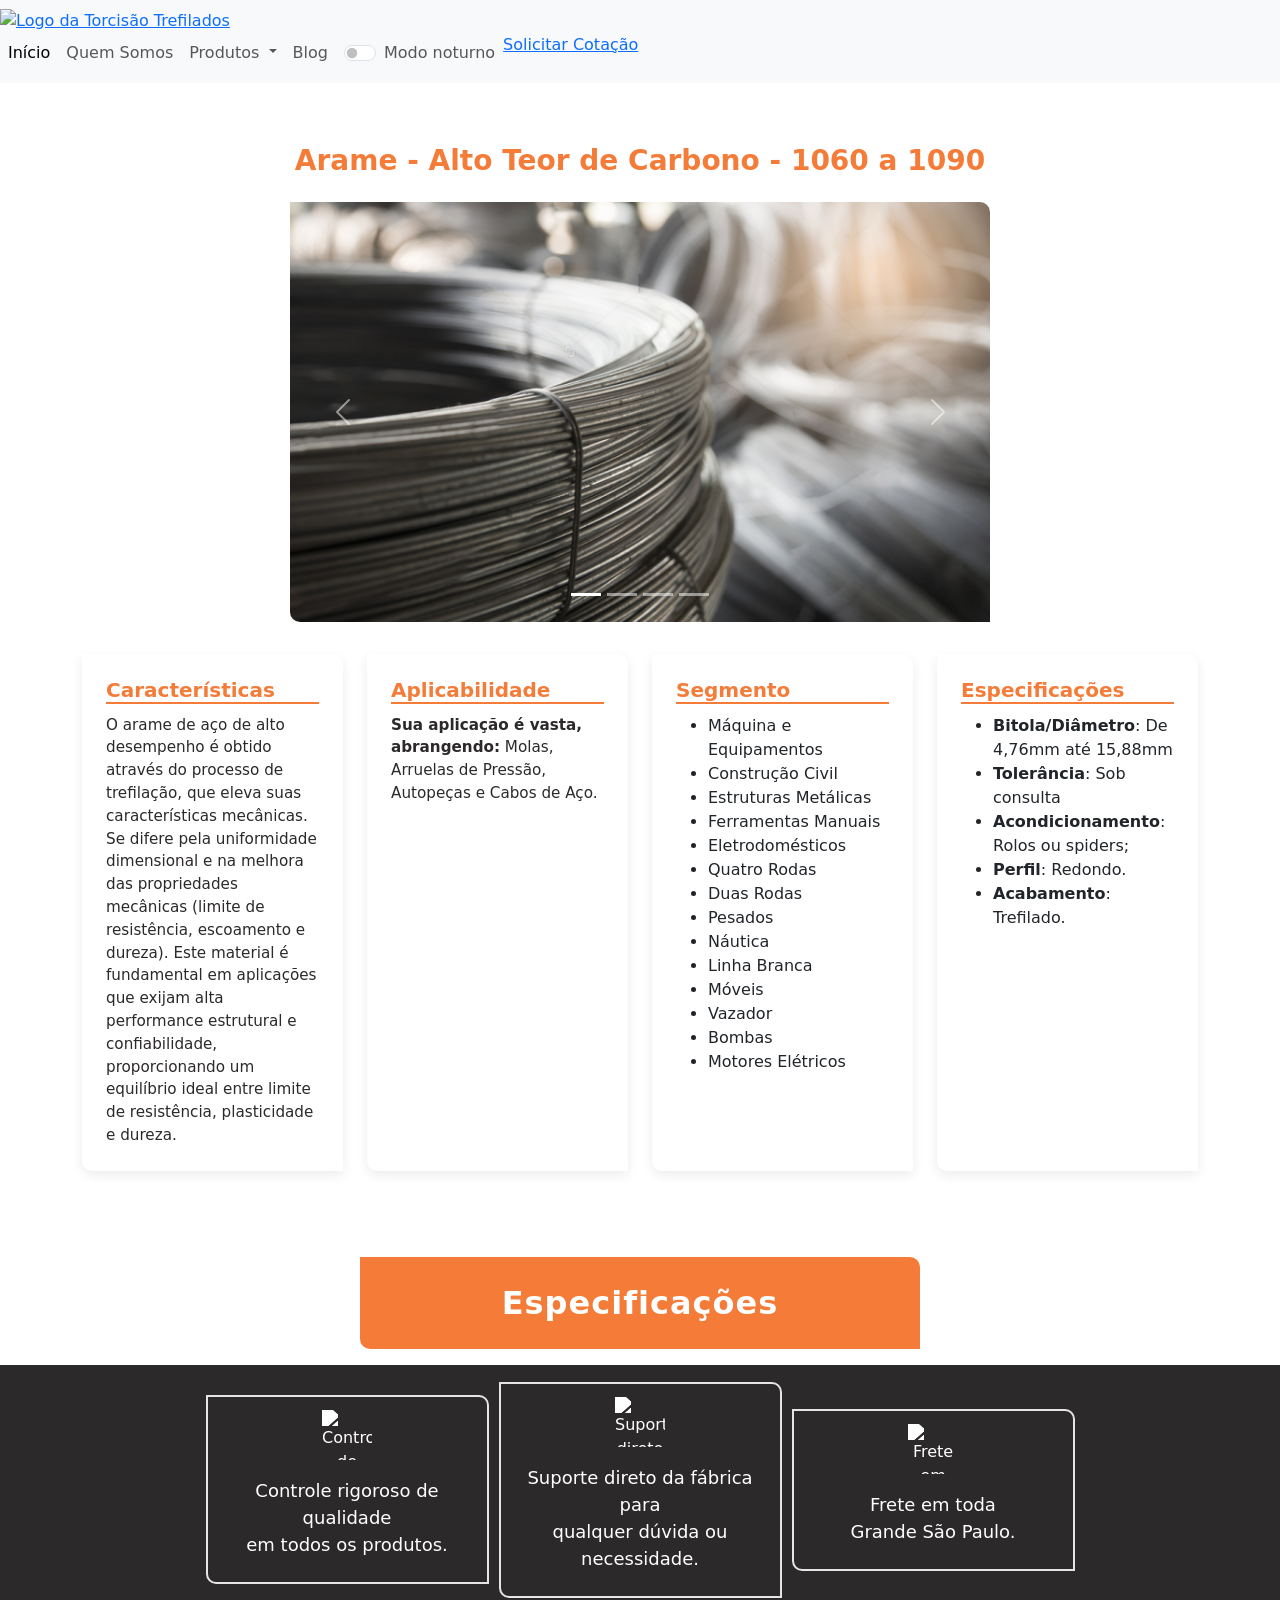
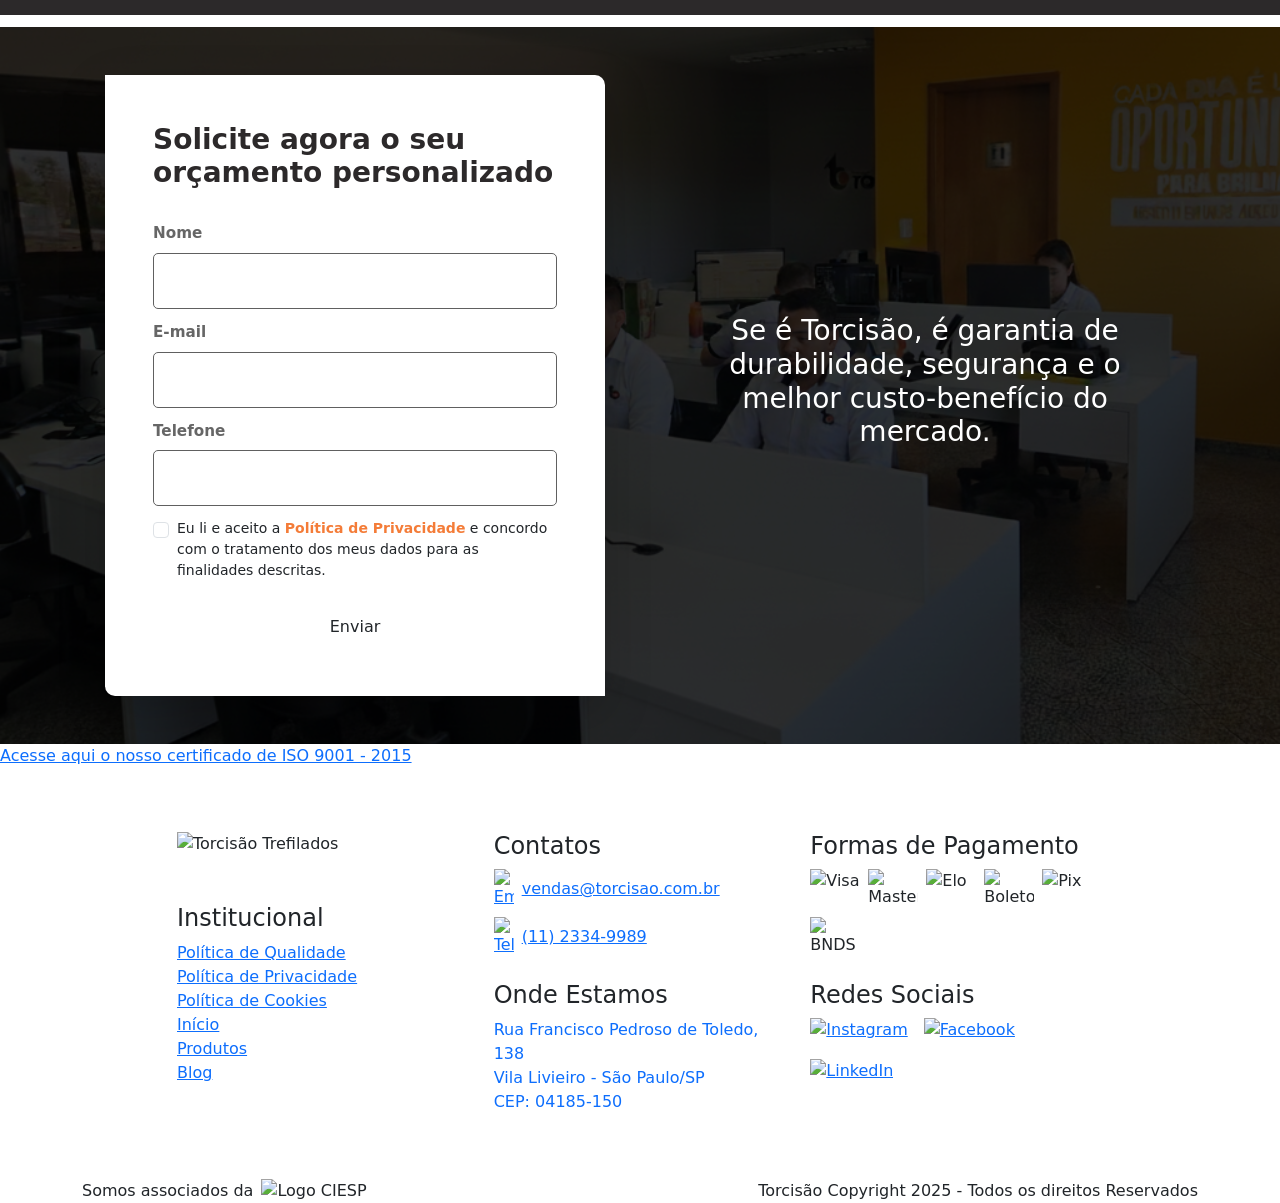
==== arameatc.html @ d675c2fd "commit" ====
<!DOCTYPE html>
<html lang="pt-br">
<head>
    <meta charset="UTF-8">
    <meta name="viewport" content="width=device-width, initial-scale=1.0">
    <title>Arame - Alto Teor de Carbono</title>
    <link href="https://cdn.jsdelivr.net/npm/bootstrap@5.3.0-alpha2/dist/css/bootstrap.min.css" 
    rel="stylesheet"
    integrity="sha384-aFq/bzH65dt+w6FI2ooMVUpc+21e0SRygnTpmBvdBgSdnuTN7QbdgL+OapgHtvPp" 
    crossorigin="anonymous">
    <link rel="stylesheet" href="https://cdn.jsdelivr.net/npm/bootstrap-icons@1.10.5/font/bootstrap-icons.css">
    <link rel="shortcut icon" href="assets/favicon.png" type="torcisão-icon">
    <link rel="preconnect" href="https://fonts.googleapis.com">
    <link rel="preconnect" href="https://fonts.gstatic.com" crossorigin>
    <link href="https://fonts.googleapis.com/css2?family=Montserrat:wght@300;400;500;600;700&display=swap" rel="stylesheet">
    <link rel="stylesheet" href="style.css">
    <link rel="stylesheet" href="cabecalho.css">
    <link rel="stylesheet" href="form.css">
    <link rel="stylesheet" href="isosection.css">
    <link rel="stylesheet" href="posfooter.css">
    <link rel="stylesheet" href="produto.css">
</head>

<body data-bs-theme="light">
<header class="container">
    <nav class="navbar-expand-lg navbar bg-body-tertiary fixed-top">
      <div class="container-fluidnav">
        <a class="container__navbar-imagem" href="#"><img src="assets/lgcabecalhoescura220.png" alt="Logo da Torcisão Trefilados"></a>
        <button class="navbar-toggler" type="button" data-bs-toggle="offcanvas" data-bs-target="#offcanvasNavbar" aria-controls="offcanvasNavbar" aria-label="Toggle navigation">
          <span class="navbar-toggler-icon"></span>
        </button>
        <div class="offcanvas offcanvas-end" tabindex="-1" id="offcanvasNavbar" aria-labelledby="offcanvasNavbarLabel">
          <div class="offcanvas-header">
            <h5 class="offcanvas-title" id="offcanvasNavbarLabel"><img src="assets/lgcabecalhoescura220.png" alt="Logo da Torcisão Trefilados"></h5>
            <button type="button" class="btn-close" data-bs-dismiss="offcanvas" aria-label="Close"></button>
          </div>
          <div class="offcanvas-body">
            <ul class="navbar-nav justify-content-end flex-grow-1 pe-3">
              <li class="nav-item">
                <a class="nav-link active" aria-current="page" href="index.html">Início</a>
              </li>
              <li class="nav-item">
                <a class="nav-link" href="index.html#quem-somos-section">Quem Somos</a>
              </li>
             <li class="nav-item dropdown has-submenu"> 
                <a class="nav-link dropdown-toggle" href="#" role="button" data-bs-toggle="dropdown" aria-expanded="false">
                  Produtos
                </a>
                
                <ul class="dropdown-menu">
                    
                    <li class="nav-item dropend has-submenu-2">
                        <a class="dropdown-item dropdown-toggle" href="#" role="button" data-bs-toggle="dropdown" aria-expanded="false">
                            Barras Trefiladas
                        </a>
                        
                        <ul class="dropdown-menu">
                            <li><a class="dropdown-item" href="barrabtc.html">BTC - Baixo Teor de Carbono</a></li>
                            <li><a class="dropdown-item" href="barramtc.html">MTC - Médio Teor de Carbono</a></li>
                            <li><a class="dropdown-item" href="barraatc.html">ATC - Alto Teor de Carbono</a></li>
                            <li><a class="dropdown-item" href="barraacoressulfurado.html">Aço Ressulfurado</a></li>
                        </ul>
                    </li>
                    
                    <li class="nav-item dropend has-submenu-2">
                        <a class="dropdown-item dropdown-toggle" href="#" role="button" data-bs-toggle="dropdown" aria-expanded="false">
                            Arames Trefilados
                        </a>
                        
                        <ul class="dropdown-menu">
                            <li><a class="dropdown-item" href="aramebtc.html">BTC - Baixo Teor de Carbono</a></li>
                            <li><a class="dropdown-item" href="aramemtc.html">MTC - Médio Teor de Carbono</a></li>
                            <li><a class="dropdown-item" href="arameatc.html">ATC - Alto Teor de Carbono</a></li>
                        </ul>
                    </li>
                    
                    <li class="nav-item dropend has-submenu-2">
                        <a class="dropdown-item dropdown-toggle" href="#" role="button" data-bs-toggle="dropdown" aria-expanded="false">
                            Haste de Aterramento
                        </a>
                        
                        <ul class="dropdown-menu">
                            <li><a class="dropdown-item" href="hastebc.html">Baixa Camada</a></li>
                            <li><a class="dropdown-item" href="hasteac.html">Alta Camada</a></li>
                        </ul>
                    </li>
                </ul>
            </li>
            </li>
              <li class="nav-item">
                <a class="nav-link" href="blog.html">Blog</a>
              </li>
              <li class="nav-item">
                <a class="nav-link" href="#">
                  <div class="form-check form-switch">
                    <input class="form-check-input" type="checkbox" role="switch" id="modo-noturno">
                    <label class="form-check-label" for="modo-noturno">Modo noturno</label>
                  </div></a>
              </li>
              <li class="nav-item">
              <a href="#formulario-orcamento" class="container__botao-cotacao">
              Solicitar Cotação
              </a>
            </li>
          </div>
        </div>
      </div>
    </nav>
</header>

<main>
    <div class="container product-page-header pt-4 pb-1 text-center">
        <h1 class="product-main-title fw-bold mb-4">
            Arame - Alto Teor de Carbono - 1060 a 1090
        </h1>
        <div id="carousel-aramemtc" class="carousel slide product-carousel mb-3" data-bs-ride="carousel">
            <div class="carousel-indicators">
                <button type="button" data-bs-target="#carousel-aramemtc" data-bs-slide-to="0" class="active" aria-current="true" aria-label="Slide 1"></button>
                <button type="button" data-bs-target="#carousel-aramemtc" data-bs-slide-to="1" aria-label="Slide 2"></button>
                <button type="button" data-bs-target="#carousel-aramemtc" data-bs-slide-to="2" aria-label="Slide 3"></button>
                <button type="button" data-bs-target="#carousel-aramemtc" data-bs-slide-to="3" aria-label="Slide 4"></button>
            </div>
            <div class="carousel-inner">
                <div class="carousel-item active">
                    <img src="assets/arame1.jpg" class="d-block w-100" alt="Arames MTC - Imagem 1">
                </div>
                <div class="carousel-item">
                    <img src="assets/arame2.jpg" class="d-block w-100" alt="Arames MTC - Imagem 2">
                </div>
                <div class="carousel-item">
                    <img src="assets/arame3.jpg" class="d-block w-100" alt="Arames MTC - Imagem 3">
                </div>
                <div class="carousel-item">
                    <img src="assets/arame4.jpg" class="d-block w-100" alt="Arames MTC - Imagem 4">
                </div>
            </div>
            <button class="carousel-control-prev" type="button" data-bs-target="#carousel-aramemtc" data-bs-slide="prev">
                <span class="carousel-control-prev-icon" aria-hidden="true"></span>
                <span class="visually-hidden">Anterior</span>
            </button>
            <button class="carousel-control-next" type="button" data-bs-target="#carousel-aramemtc" data-bs-slide="next">
                <span class="carousel-control-next-icon" aria-hidden="true"></span>
                <span class="visually-hidden">Próximo</span>
            </button>
        </div>
    </div>

<section class="product-info-cards container mt-3 mb-5">
    <div class="row">
        
        <div class="col-12 col-md-6 col-lg-3 mb-4">
            <div class="card h-100 p-3 p-md-4 destaque-card-barras">
                <h3 class="card-title h5">Características</h3>
                <p class="card-text small">
                    O arame de aço de alto desempenho é obtido através do processo de trefilação, que eleva suas características mecânicas. Se difere pela uniformidade dimensional e na melhora das propriedades mecânicas (limite de resistência, escoamento e dureza). Este material é fundamental em aplicações que exijam alta performance estrutural e confiabilidade, proporcionando um equilíbrio ideal entre limite de resistência, plasticidade e dureza.
                </p>
            </div>
        </div>

        <div class="col-12 col-md-6 col-lg-3 mb-4">
            <div class="card h-100 p-3 p-md-4 destaque-card-barras">
                <h3 class="card-title h5">Aplicabilidade</h3>
                <p class="card-text small">
                    <strong>Sua aplicação é vasta, abrangendo:</strong> Molas, Arruelas de Pressão, Autopeças e Cabos de Aço.
                </p>
            </div>
        </div>

        <div class="col-12 col-md-6 col-lg-3 mb-4">
            <div class="card h-100 p-3 p-md-4 destaque-card-barras">
                <h3 class="card-title h5">Segmento</h3>
                <p class="card-text small">
                    <ul>
                        <li>Máquina e Equipamentos</li>
                            <li>Construção Civil</li>
                            <li>Estruturas Metálicas</li>
                            <li>Ferramentas Manuais</li>
                            <li>Eletrodomésticos</li>
                            <li>Quatro Rodas</li>
                            <li>Duas Rodas</li>
                            <li>Pesados</li>
                            <li>Náutica</li>
                            <li>Linha Branca</li>
                            <li>Móveis</li>
                            <li>Vazador</li>
                            <li>Bombas</li>
                            <li>Motores Elétricos</li>
                    </ul>
                </p>
            </div>
        </div>

        <div class="col-12 col-md-6 col-lg-3 mb-4">
            <div class="card h-100 p-3 p-md-4 destaque-card-barras">
                <h3 class="card-title h5">Especificações</h3>
                <p class="card-text small">
                    <ul>
                        <li><strong>Bitola/Diâmetro</strong>: De 4,76mm até 15,88mm</li>
                        <li><strong>Tolerância</strong>: Sob consulta</li>
                        <li><strong>Acondicionamento</strong>: Rolos ou spiders;</li>
                        <li><strong>Perfil</strong>: Redondo.</li>
                        <li><strong>Acabamento</strong>: Trefilado.</li>
                    </ul>
                </p>
            </div>
        </div>

    </div>
</section>

<div class="container text-center pt-1 pb-3">
    <a href="#tabela-especificacoes" class="btn btn-especificacoes-laranja btn-lg">Especificações</a>
</div>

<section class="product-diferenciais-section py-3 mb-3">
    <div class="container px-3">
        <div class="row text-center text-white justify-content-center align-items-center">
            
            <div class="col-12 col-md-4 col-lg-3 mb-4">
                <img src="assets/certificado.png" alt="Controle de Qualidade" class="diferencial-img mb-3" style="width: 50px;">
                <p>Controle rigoroso de qualidade<br> em todos os produtos.</p>
            </div>

            <div class="col-12 col-md-4 col-lg-3 mb-4">
                <img src="assets/suporte.png" alt="Suporte direto da fábrica" class="diferencial-img mb-3" style="width: 50px;">
                <p>Suporte direto da fábrica para<br> qualquer dúvida ou necessidade.</p>
            </div>

            <div class="col-12 col-md-4 col-lg-3 mb-4">
                <img src="assets/frete.png" alt="Frete em toda Grande São Paulo" class="diferencial-img mb-3" style="width: 50px;">
                <p>Frete em toda<br> Grande São Paulo.</p>
            </div>

        </div>
    </div>
</section>

<section class="form-section py-5" id="formulario-orcamento">
    <div class="container">
        <div class="row justify-content-center">
            
            <div class="col-12 col-lg-6 d-flex align-items-center justify-content-center order-2 order-lg-0">
                <div class="form-wrapper p-4 p-md-5 rounded-4 bg-white shadow-lg">
                    <h2 class="form-title mb-4">
                        Solicite agora o seu <br> orçamento personalizado
                    </h2>
                    
                    <form action="#" method="POST">
                        
                        <div class="mb-3">
                            <label for="form-nome" class="form-label">Nome</label>
                            <input type="text" class="form-control" id="form-nome" required>
                        </div>

                        <div class="mb-3">
                            <label for="form-email" class="form-label">E-mail</label>
                            <input type="text" class="form-control" id="form-email" required>
                        </div>

                        <div class="mb-3">
                            <label for="form-telefone" class="form-label">Telefone</label>
                            <input type="text" class="form-control" id="form-telefone" required>
                        </div>
                        
                        <div class="form-check mb-4">
                            <input class="form-check-input" type="checkbox" value="" id="politica-privacidade" required>
                            <label class="form-check-label small" for="politica-privacidade">
                                Eu li e aceito a <a href="politicadeprivacidade.html" class="politica-link">Política de Privacidade</a> e concordo com o tratamento dos meus dados para as finalidades descritas.
                            </label>
                        </div>

                        <button type="submit" class="btn btn-torcisao-laranja w-100 p-2">
                            Enviar
                        </button>
                    </form>
                </div>
            </div>

            <div class="col-12 col-lg-6 d-flex align-items-center form-destaque-bg order-1 order-lg-0">
                <div class="p-4 p-md-5 text-center text-white">
                    <h3 class="destaque-text">
                        Se é Torcisão, é garantia de durabilidade, segurança e o melhor custo-benefício do mercado.
                    </h3>
                </div>
            </div>
        </div>
    </div>
</section>

<section id="iso-section">
    <a href="https://drive.google.com/file/d/1csvp6XcIvffw2O-F7MXWyL6QPB9ZD-St/view?usp=drive_link" 
       class="iso-banner-wrapper" 
       target="_blank" 
       title="Clique para visualizar o Certificado ISO 9001:2015">
        <p>
            Acesse aqui o nosso certificado de ISO 9001 - 2015
        </p>
    </a>
</section>


</main>

<footer class="main-footer py-5">
    <div class="container">
        
        <div class="row justify-content-center"> 
            
            <div class="col-12 col-lg-10">
                
                <div class="row">
                    
                    <div class="col-12 col-md-4 mb-5 mb-md-0">
                        <img src="assets/lgcabecalhoclara220.png" alt="Torcisão Trefilados" class="mb-4" style="width: 160px;">
                        
                        <h4 class="mt-4">Institucional</h4>
                        <ul class="list-unstyled"> <li><a href="politicadequalidade.html">Política de Qualidade</a></li>
                            <li><a href="politicadeprivacidade.html">Política de Privacidade</a></li>
                            <li><a href="politicadecookies.html">Política de Cookies</a></li>
                            <li><a href="index.html">Início</a></li>
                            <li><a href="index.html#secao-produtos">Produtos</a></li>
                            <li><a href="blog.html">Blog</a></li>
                        </ul>
                    </div>

                    <div class="col-12 col-md-4 mb-5 mb-md-0">
                        
                        <h4>Contatos</h4>
                        <p class="d-flex flex-column mb-4">
                            <a class="contato-link d-flex align-items-center" href="mailto:vendas@torcisao.com.br">
                                <img src="assets/email.png" alt="Email" class="footer-icon me-2" style="width: 20px;"> 
                                vendas@torcisao.com.br
                            </a>
                            <a class="contato-link d-flex align-items-center mt-2" href="tel:+551123349989">
                                <img src="assets/telefone.png" alt="Telefone" class="footer-icon me-2" style="width: 20px;"> 
                                (11) 2334-9989
                            </a>
                        </p>
                        
                        <h4 class="mt-4">Onde Estamos</h4>
                        <address class="mb-0" style="font-style: normal;">
                            <a 
                                href="https://www.google.com/maps/search/?api=1&query=Rua+Francisco+Pedroso+de                    +Toledo,+138,+Vila+Livieiro,+São+Paulo/SP,+04185-150"
                                target="_blank" 
                                class="contato-link" 
                                style="display: block; text-decoration: none;"
                            >
                                Rua Francisco Pedroso de Toledo, 138<br>
                                Vila Livieiro - São Paulo/SP<br>
                                CEP: 04185-150
                            </a>
                        </address>
                    </div>

                    <div class="col-12 col-md-4 mb-4">
                        <h4>Formas de Pagamento</h4>
                        <div class="formas-pagamento-icons d-flex flex-wrap gap-2">
                            <img src="assets/visa.png" alt="Visa" style="width: 50px;">
                            <img src="assets/mastercard.png" alt="Mastercard" style="width: 50px;">
                            <img src="assets/elo.png" alt="Elo" style="width: 50px;">
                            <img src="assets/boleto.png" alt="Boleto" style="width: 50px;">
                            <img src="assets/pix.png" alt="Pix" style="width: 50px;">
                            <img src="assets/BNDS.png" alt="BNDS" style="width: 50px;">
                        </div>

                        <h4 class="mt-4">Redes Sociais</h4>
                        <div class="social-icons d-flex flex-wrap gap-3 mb-4">
                            <a href="URL DO SEU INSTAGRAM" target="_blank" aria-label="Instagram">
                                <img src="assets/instagram.png" alt="Instagram" class="social-icon" style="width: 35px;">
                            </a>
        
                            <a href="URL DO SEU FACEBOOK" target="_blank" aria-label="Facebook">
                            <img src="assets/facebook.png" alt="Facebook" class="social-icon" style="width: 35px;">
                            </a>
        
                            <a href="URL DO SEU LINKEDIN" target="_blank" aria-label="LinkedIn">
                                <img src="assets/linkedin.png" alt="LinkedIn" class="social-icon" style="width: 35px;">
                            </a>
                        </div>
                    </div>
                    
                </div>
            </div>
            
        </div>
        
    </div>
</footer>

<div class="post-footer">
    <div class="container d-flex justify-content-between flex-column flex-md-row align-items-center">
        <p class="mb-2 mb-md-0 d-flex align-items-center">
            Somos associados da <img src="assets/ciesp.png" alt="Logo CIESP" class="ciesp-logo ms-2">
        </p>
        <p class="mb-0">Torcisão Copyright 2025 - Todos os direitos Reservados</p>
    </div>
</div>

<script>
    // --- CORREÇÃO DEFINITIVA DA LINHA DO TEMPO (SCROLL HORIZONTAL INICIAL) ---
    // Usa window.onload para garantir que o layout CSS/Flexbox foi finalizado.
    window.onload = function() {
        
        // Verifica se a largura da janela é menor ou igual a 991.98px (Mobile/Tablet)
        if (window.innerWidth <= 991.98) {
            
            const timeline = document.querySelector('.timeline-container');
            
            if (timeline) {
                
                // Usa setTimeout(0) para garantir que o scroll seja aplicado após
                // a conclusão de todas as tarefas de renderização pendentes.
                setTimeout(function() {
                    timeline.scrollLeft = 0;
                }, 1); // 1 milissegundo é suficiente para adiar a execução
            }
        }
    };
    
    // NOTA: Se você já tem um 'window.onload' em outro lugar, você deve combiná-lo. 
    // Se não tiver, este bloco funcionará como o ponto de partida ideal.
</script>

<script src="https://cdnjs.cloudflare.com/ajax/libs/jquery.mask/1.14.16/jquery.mask.min.js"></script>
    </body>
</html>
---- form.css ----
/* --- ESTILOS GERAIS DA SEÇÃO FORMULÁRIO --- */
.form-section {
    background-image: url('assets/saladeatendimento.png');
    background-repeat: no-repeat;
    background-position: center center;
    min-height: 300px;
    background-size: cover;
    overflow: hidden;
    padding: 50px 0;
    position: relative;
}

.form-section::after {
    content: '';
    position: absolute;
    top: 0;
    left: 0;
    width: 100%;
    height: 100%;
    background-image: url('assets/escritorio.jpg');
    background-repeat: no-repeat;
    background-position: center center;
    background-size: cover;
    filter: blur(8px);
    z-index: 0;
}

.form-section::before {
    background-color: rgba(0, 0, 0, 0.8); 
    content: '';
    height: 100%;
    left: 0;
    position: absolute;
    top: 0;
    width: 100%;
    z-index: 1; 
}

.form-section .container {
    position: relative;
    z-index: 2;
}

.form-wrapper {
    background-color: white;
    border-radius: 0 10px 0 10px !important;
    box-shadow: 0 5px 15px rgba(0, 0, 0, 0.2);
    max-width: 500px;
    padding: 40px;
    width: 100%;
}

.form-title {
    font-size: 1.75rem;
    font-weight: 700;
    color: var(--cor-terciaria-cinzaescuro);
    line-height: 1.2;
    margin-bottom: 2rem !important;

}

/* --- FORM GROUP / LABEL (label above inputs) --- */
.mb-3 { margin-bottom: 0.75rem !important; }

.form-label {
    display: block;
    margin-bottom: 0.5rem;
    font-weight: 600;
    color: #666;
    font-size: 0.95rem;
}

.form-control {
    background-color: var(--cor-neutra-branco);
    border: 1px solid var(--cor-secundaria-cinzamedio, #A9A9A9);
    border-radius: 5px;
    color: var(--cor-terciaria-cinzaescuro);
    /* let inputs size naturally instead of forcing a large fixed height */
    height: auto !important;
    min-height: 3.5rem; /* reasonable minimum on desktop */
    line-height: 1.25;
    padding: 1rem 0.75rem !important; /* ensures space for labels */
    font-size: 1rem; /* increase font size for readability */
    box-sizing: border-box; /* ensures padding doesn't break sizing */
    box-shadow: none;
}

/* Estilo do texto placeholder/label quando flutua */

/* Hide the placeholder text when the input has content or is focused so it does not overlap the floating label */
/* Keep placeholder hidden when focused or filled (safe fallback) */
.form-control:focus::placeholder,
.form-control:not(:placeholder-shown)::placeholder {
    opacity: 0 !important;
}

/* When input is focused or not empty, float the label upward and make it sit outside the input border */
/* Labels are static above inputs; in dark mode color should be readable */
[data-bs-theme="dark"] .form-label {
    color: var(--cor-primaria-cinzaclaro) !important;
}

/* Ensure placeholder backgrounds are transparent in all browsers so the placeholder text
   never covers or visually blocks the input's border or background.
   Add vendor-prefixed selectors for broader compatibility. */
.form-control::placeholder,
.form-control::-webkit-input-placeholder,
.form-control::-moz-placeholder,
.form-control:-ms-input-placeholder,
.form-control::-ms-input-placeholder {
    background-color: transparent !important;
}

/* --- TEXTO DA POLÍTICA DE PRIVACIDADE --- */
.politica-link {
    color: var(--cor-decoracao-laranja);
    text-decoration: none;
    font-weight: 600;
}

.politica-link:hover {
    text-decoration: underline;
}

.form-label[for="form-telefone"] {
    /* keep phone label spacing consistent */
    margin-bottom: 0.5rem !important;
}

.btn-torcisao-form {
    background-color: var(--cor-decoracao-laranja);
    border: none;
    border-radius: 0 10px 0 10px;
    color: var(--cor-neutra-branco);
    padding: 10px 20px;
    transition: background-color 0.3s;
}

.btn-torcisao-form:hover {
    background-color: transparent !important; 
    border: 2px solid var(--cor-decoracao-laranja) !important;
    color: var(--cor-decoracao-laranja);
    text-decoration: none;
}

/* --- FORMULÁRIO DARK MODE (CÓDIGO CORRIGIDO) --- */

[data-bs-theme="dark"] .form-wrapper {
    background-color: var(--cor-terciaria-cinzaescuro) !important;
    box-shadow: 0 5px 15px rgba(0, 0, 0, 0.7);
}

[data-bs-theme="dark"] .form-title {
    color: var(--cor-primaria-cinzaclaro) !important;
}

/* 1. INPUTS (Aceita o fundo escuro e força o texto claro) */
[data-bs-theme="dark"] .form-control,
[data-bs-theme="dark"] .form-control:-webkit-autofill {
    background-color: var(--cor-terciaria-cinzaescuro) !important; 
    color: var(--cor-primaria-cinzaclaro) !important; 
    -webkit-text-fill-color: var(--cor-primaria-cinzaclaro) !important;
    border: 1px solid var(--cor-primaria-cinzaclaro) !important; 
    -webkit-box-shadow: none !important; 
}

/* 2. LABELS E PLACEHOLDERS */
[data-bs-theme="dark"] .form-label,
[data-bs-theme="dark"] .form-control:focus ~ .form-label {
    color: var(--cor-primaria-cinzaclaro) !important;
    opacity: 1 !important; 
}

/* 🚨 3. CORREÇÃO DE DUPLICIDADE: Esconde o placeholder quando o label está flutuando */
[data-bs-theme="dark"] .form-control:focus::placeholder, /* Quando em foco */
[data-bs-theme="dark"] .form-control:not(:placeholder-shown)::placeholder { /* Quando há texto */
    opacity: 0 !important; /* Torna o placeholder invisível */
}

/* E define a cor do placeholder quando ele está visível (campo vazio) */
[data-bs-theme="dark"] .form-control::placeholder {
    color: var(--cor-primaria-cinzaclaro) !important; /* Cor do placeholder quando visível */
    opacity: 0.7 !important; /* Opcional: uma leve transparência */
}

/* dark-mode: make sure placeholder background is also transparent */
[data-bs-theme="dark"] .form-control::placeholder,
[data-bs-theme="dark"] .form-control::-webkit-input-placeholder,
[data-bs-theme="dark"] .form-control::-moz-placeholder,
[data-bs-theme="dark"] .form-control:-ms-input-placeholder,
[data-bs-theme="dark"] .form-control::-ms-input-placeholder {
    background-color: transparent !important;
}


/* 4. ESTADO DE FOCO (:focus) */
[data-bs-theme="dark"] .form-control:focus {
    border-color: var(--cor-decoracao-laranja) !important;
    box-shadow: 0 0 0 0.25rem rgba(244, 124, 56, 0.5) !important;
}

/* 5. Texto Checkbox */
[data-bs-theme="dark"] .form-check-label {
    color: var(--cor-primaria-cinzaclaro) !important; 
}

@media (max-width: 991.98px) {
    .form-destaque-bg {
        border-radius: 0 10px 0 10px !important;
        min-height: 300px; 
    }

    .form-wrapper {
        max-width: 100%;
        padding: 30px;
    }

    .destaque-text {
        font-size: 1.5rem;
    }
}

@media (max-width: 767.98px) {
    
    .form-section {
        padding: 40px 0;
    }

    .form-wrapper {
        padding: 25px;
        margin: 0 auto; 
    }

    .form-destaque-bg {
        min-height: 200px; 
        border-radius: 0 10px 0 10px !important;
        margin-top: 20px;
    }

    .destaque-text {
        font-size: 1.3rem;
    }
}
---- produto.css ----
:root {
    --cor-primaria-cinzaclaro:#E7E5E3;
    --cor-secundaria-cinzamedio:#606060;
    --cor-terciaria-cinzaescuro:#2C292A;
    --cor-decoracao-laranja:#F47C38;
    --cor-neutra-branco:#FFFFFF;
    --font-family: "Montserrat", sans-serif;
}

main {
    padding-top: 120px;
}

/* Centraliza imagem no modal */
.modal-product-img {
    display: block;
    margin-left: auto;
    margin-right: auto;
    max-width: 100%;
    height: auto;
}

h1.product-main-title {
    color: var(--cor-decoracao-laranja) !important;
    font-size: 1.75rem !important;
}

.product-header-img {
    border-radius: 0 10px 0 10px;
    height: 200px;
    max-width: 400px; 
    margin-top: -10px;
    margin-bottom: 20px !important; 
}

.destaque-card-secundario img.border-radius-especial {
    border-radius: 0 10px 0 10px;
    display: block; 
    height: auto;
    margin-left: auto;
    margin-right: auto;
    max-width: 65%;
}

.product-info-cards {
    padding-bottom: 10px;
    padding-top: 0;
}

[data-bs-theme="dark"] h1.product-main-title {
    color: var(--cor-neutra-branco) !important;
}

.destaque-card-barras {
    border: none;
    border-radius: 0 10px 0 10px;
    box-shadow: 0 4px 12px rgba(0, 0, 0, 0.08);
    transition: all 0.3s ease;
}

.destaque-card-barras:hover {
    box-shadow: 0 8px 20px rgba(0, 0, 0, 0.15);
    transform: translateY(-5px);
}

.destaque-card-secundario {
    border-radius: 0 10px 0 10px; 
}

.destaque-card-secundario:hover {
    box-shadow: 0 10px 20px rgba(0, 0, 0, 0.15); 
    cursor: default; 
    transform: translateY(-5px);
}

/* Título dos Cards */
.destaque-card-barras .card-title {
    border-bottom: 2px solid var(--cor-decoracao-laranja);
    color: var(--cor-decoracao-laranja);
    font-weight: 700;
    margin-bottom: 5px; 
}

.destaque-card-secundario .card-title {
    color: var(--cor-decoracao-laranja);
    margin-top: 0; 
    margin-bottom: 0.5rem;
}

/* Texto dos Cards */
.destaque-card-barras .card-text {
    color: var(--cor-terciaria-cinzaescuro);
    font-size: 0.95rem;
    margin-top: 5px;
    margin-bottom: 0; 
}

.destaque-card-barras p.card-text ul,
.destaque-card-barras p.card-text li {
    color: var(--cor-secundaria-cinzamedio);
    line-height: 1.4;
}

.destaque-card-barras p.card-text ul {
    list-style-type: disc; 
    margin-left: 1.5rem;
    margin-top: 5px; 
    margin-bottom: 0;
    padding-left: 0;
}

.destaque-card-barras p.card-text li strong {
    color: var(--cor-secundaria-cinzamedio);
}

[data-bs-theme="dark"] h1.product-main-title {
    color: var(--cor-primaria-cinzaclaro) !important;
}

/* --- CARDS DE INFORMAÇÃO (INVERSÃO DE COR) --- */

[data-bs-theme="dark"] .destaque-card-barras {
    /* CORREÇÃO: Fundo Cinza Escuro */
    background-color: var(--cor-terciaria-cinzaescuro);
    box-shadow: 0 4px 12px rgba(255, 255, 255, 0.05); /* Sombra mais sutil */
}

[data-bs-theme="dark"] .destaque-card-barras:hover {
    box-shadow: 0 8px 20px rgba(255, 255, 255, 0.1);
}

[data-bs-theme="dark"] .destaque-card-secundario:hover {
    box-shadow: 0 10px 20px rgba(255, 255, 255, 0.1); 
}

/* Título dos Cards no Dark Mode */
[data-bs-theme="dark"] .destaque-card-barras .card-title {
    /* MANTIDO: Cor Laranja */
    color: var(--cor-decoracao-laranja);
    /* Borda Laranja */
    border-bottom-color: var(--cor-decoracao-laranja);
}

/* Texto dos Cards no Dark Mode (descrição, listas, strong) */
[data-bs-theme="dark"] .destaque-card-barras .card-text,
[data-bs-theme="dark"] .destaque-card-barras p.card-text ul,
[data-bs-theme="dark"] .destaque-card-barras p.card-text li,
[data-bs-theme="dark"] .destaque-card-barras p.card-text li strong {
    /* CORREÇÃO: Todos os textos e listas ficam Brancos sobre o fundo escuro */
    color: var(--cor-neutra-branco) !important; 
}

.btn-especificacoes-laranja {
    border-radius: 0 10px 0 10px; 
    font-weight: 600;
    font-size: 32px;
    letter-spacing: 1px;
    padding: 20px 140px;
    transition: all 0.3s ease;
}

.btn-especificacoes-laranja {
    background-color: var(--cor-decoracao-laranja);
    border: 2px solid var(--cor-decoracao-laranja);
    color: var(--cor-neutra-branco); 
}

.btn-especificacoes-laranja:hover {
    background-color: transparent; 
    border-color: var(--cor-decoracao-laranja);
    color: var(--cor-decoracao-laranja);
    transform: translateY(-2px); 
}

[data-bs-theme="dark"] .btn-especificacoes-laranja {
    background-color: var(--cor-decoracao-laranja);
    border-color: var(--cor-decoracao-laranja);
    color: var(--cor-neutra-branco); 
}

[data-bs-theme="dark"] .btn-especificacoes-laranja:hover {
    background-color: transparent; 
    border-color: var(--cor-decoracao-laranja);
    color: var(--cor-decoracao-laranja);
}

.product-diferenciais-section {
    background-color: var(--cor-terciaria-cinzaescuro); 
    color: var(--cor-neutra-branco);
    isolation: isolate; 
    margin-bottom: 15px;
    min-height: 250px;
    display: flex;
    align-items: center;
    padding: 40px 0;
}

/* 2. Estilização dos Containers Individuais (Colunas) */
.product-diferenciais-section .col-md-4,
.product-diferenciais-section .col-lg-3 {
    border: 2px solid var(--cor-primaria-cinzaclaro); 
    border-radius: 0 10px 0 10px;
    display: flex;
    flex-direction: column;
    height: 100%;
    justify-content: center;
    margin: 0 5px;
    padding: 8px 8px;
    transition: transform 0.3s ease, box-shadow 0.3s ease;
    cursor: pointer;
    margin-bottom: 0 !important;
}

.product-diferenciais-section .col-md-4:hover,
.product-diferenciais-section .col-lg-3:hover {
    transform: scale(1.05);
    box-shadow: 0 8px 16px rgba(0, 0, 0, 0.3);
}

.product-diferenciais-section .row {
    display: flex;
    flex-wrap: wrap;
    align-items: center;
    margin-bottom: 0 !important;
}

/* 3. Imagens/Ícones */
.product-diferenciais-section .diferencial-img {
    display: block;
    filter: brightness(0) invert(1);
    flex-shrink: 0;
    height: 50px;
    margin: 5px auto 10px auto;
    margin-left: auto;
    margin-right: auto;
    width: 50px;
}

/* 4. Texto (Parágrafos) */
.product-diferenciais-section p {
    align-items: center;
    display: flex;
    flex-grow: 1;
    font-weight: 400; 
    font-size: 18px;
    justify-content: center; 
    line-height: 1.5;
    margin-top: 5px;
}

@media (max-width: 575.98px) { /* Para telas extra-pequenas */
    .product-diferenciais-section .container {
        padding-left: 30px !important;
        padding-right: 30px !important;
    }

    /* Reduz o margin-bottom entre os containers quando estiverem empilhados */
    .product-diferenciais-section .col-12 {
        margin-bottom: 10px !important; 
    }

    .btn-especificacoes-laranja {
        max-width: 300px;
        padding: 12px 0; 
        width: 90%; 
}
}

/* Product page carousel */
.product-carousel {
    max-width: 700px;
    margin-left: auto;
    margin-right: auto;
}
.product-carousel img {
    max-height: 420px;
    width: 100%;
    object-fit: cover;
    border-radius: 0 10px 0 10px;
}

@media (max-width: 767.98px) {
    .product-carousel img { max-height: 260px; }
}
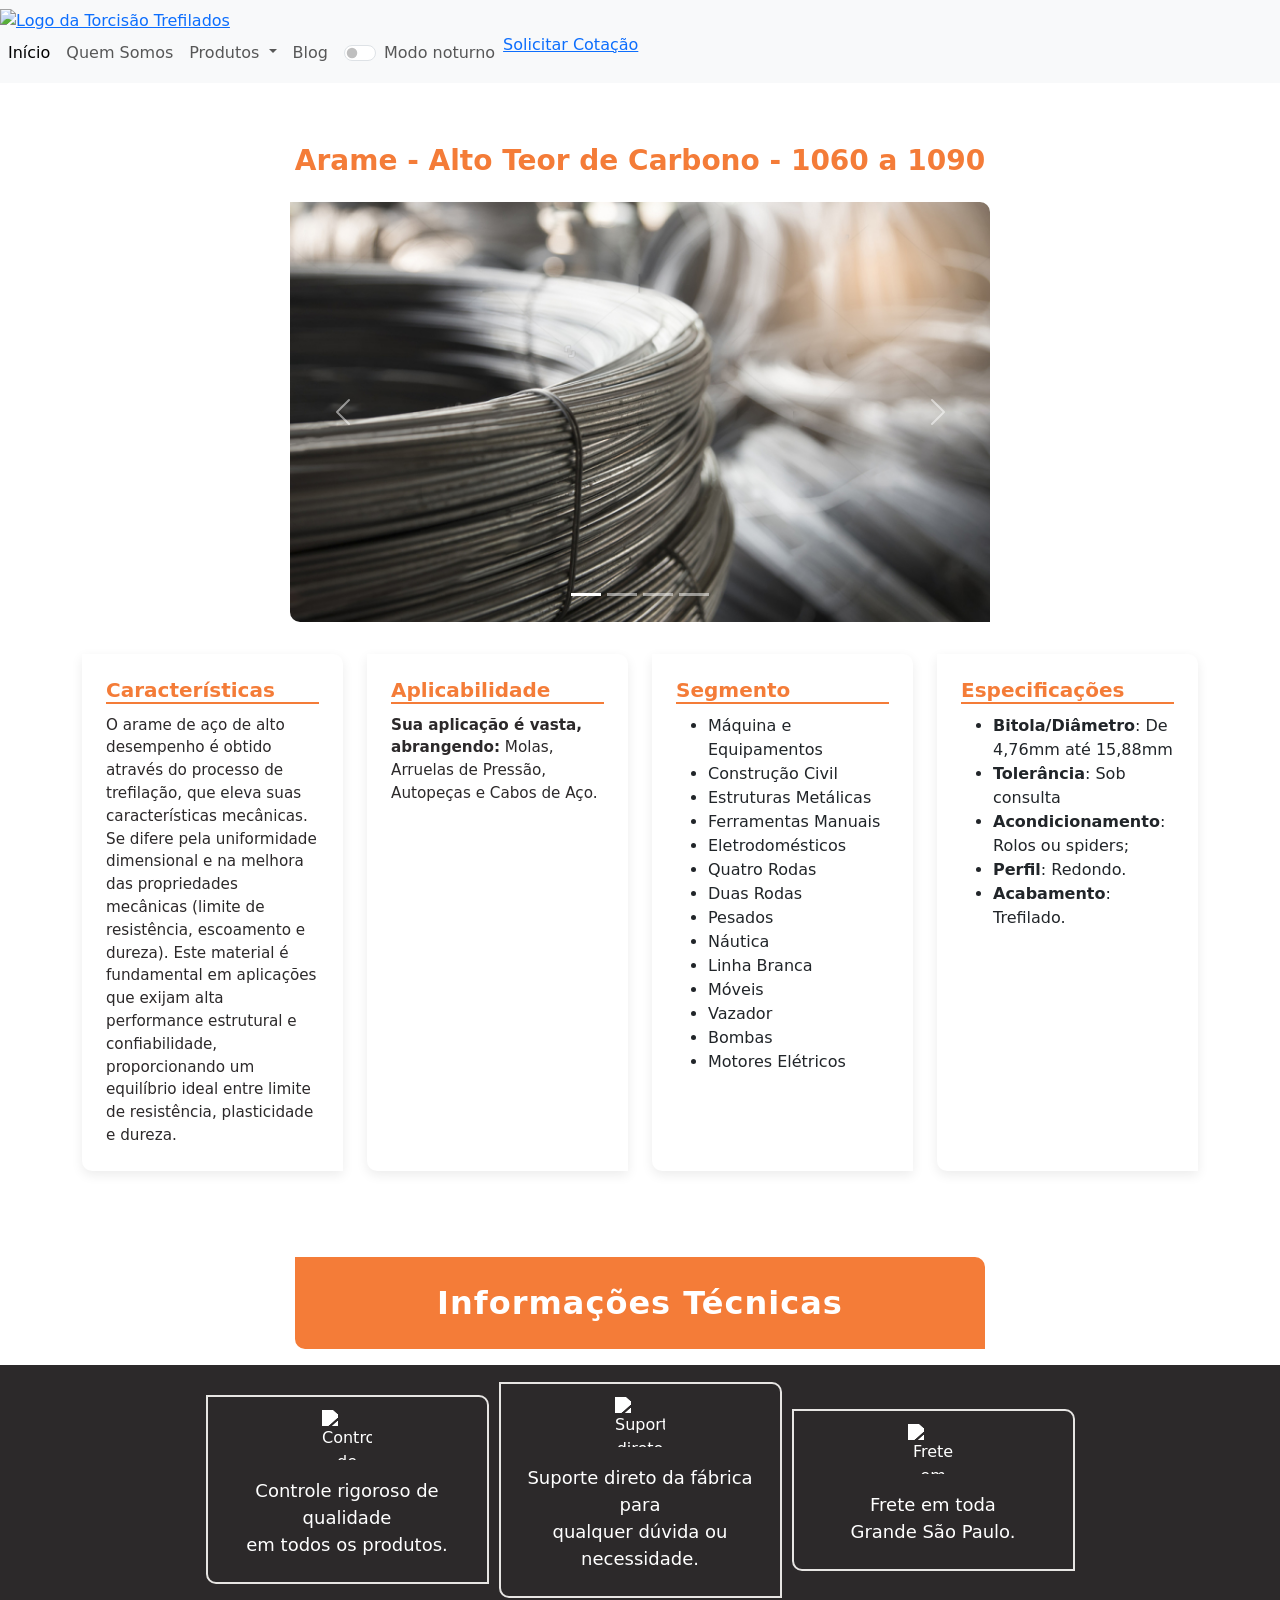
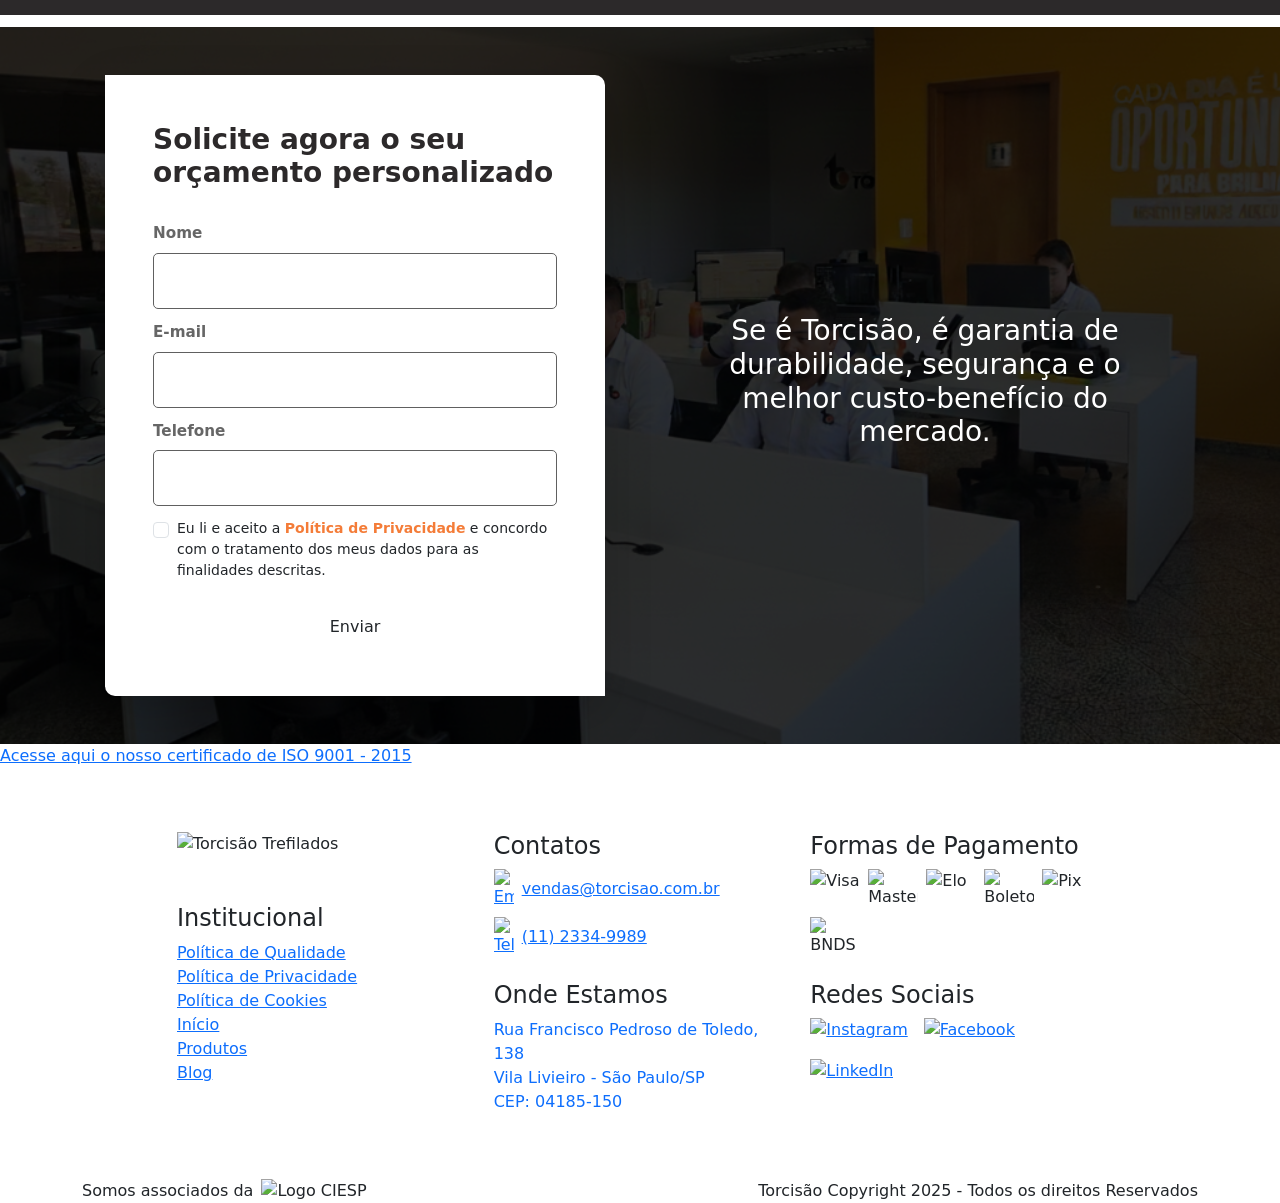
==== commit 6b84a995: "commit" ====
--- a/arameatc.html
+++ b/arameatc.html
@@ -209,7 +209,7 @@
 </section>
 
 <div class="container text-center pt-1 pb-3">
-    <a href="#tabela-especificacoes" class="btn btn-especificacoes-laranja btn-lg">Especificações</a>
+    <a href="#tabela-especificacoes" class="btn btn-especificacoes-laranja btn-lg">Informações Técnicas</a>
 </div>
 
 <section class="product-diferenciais-section py-3 mb-3">
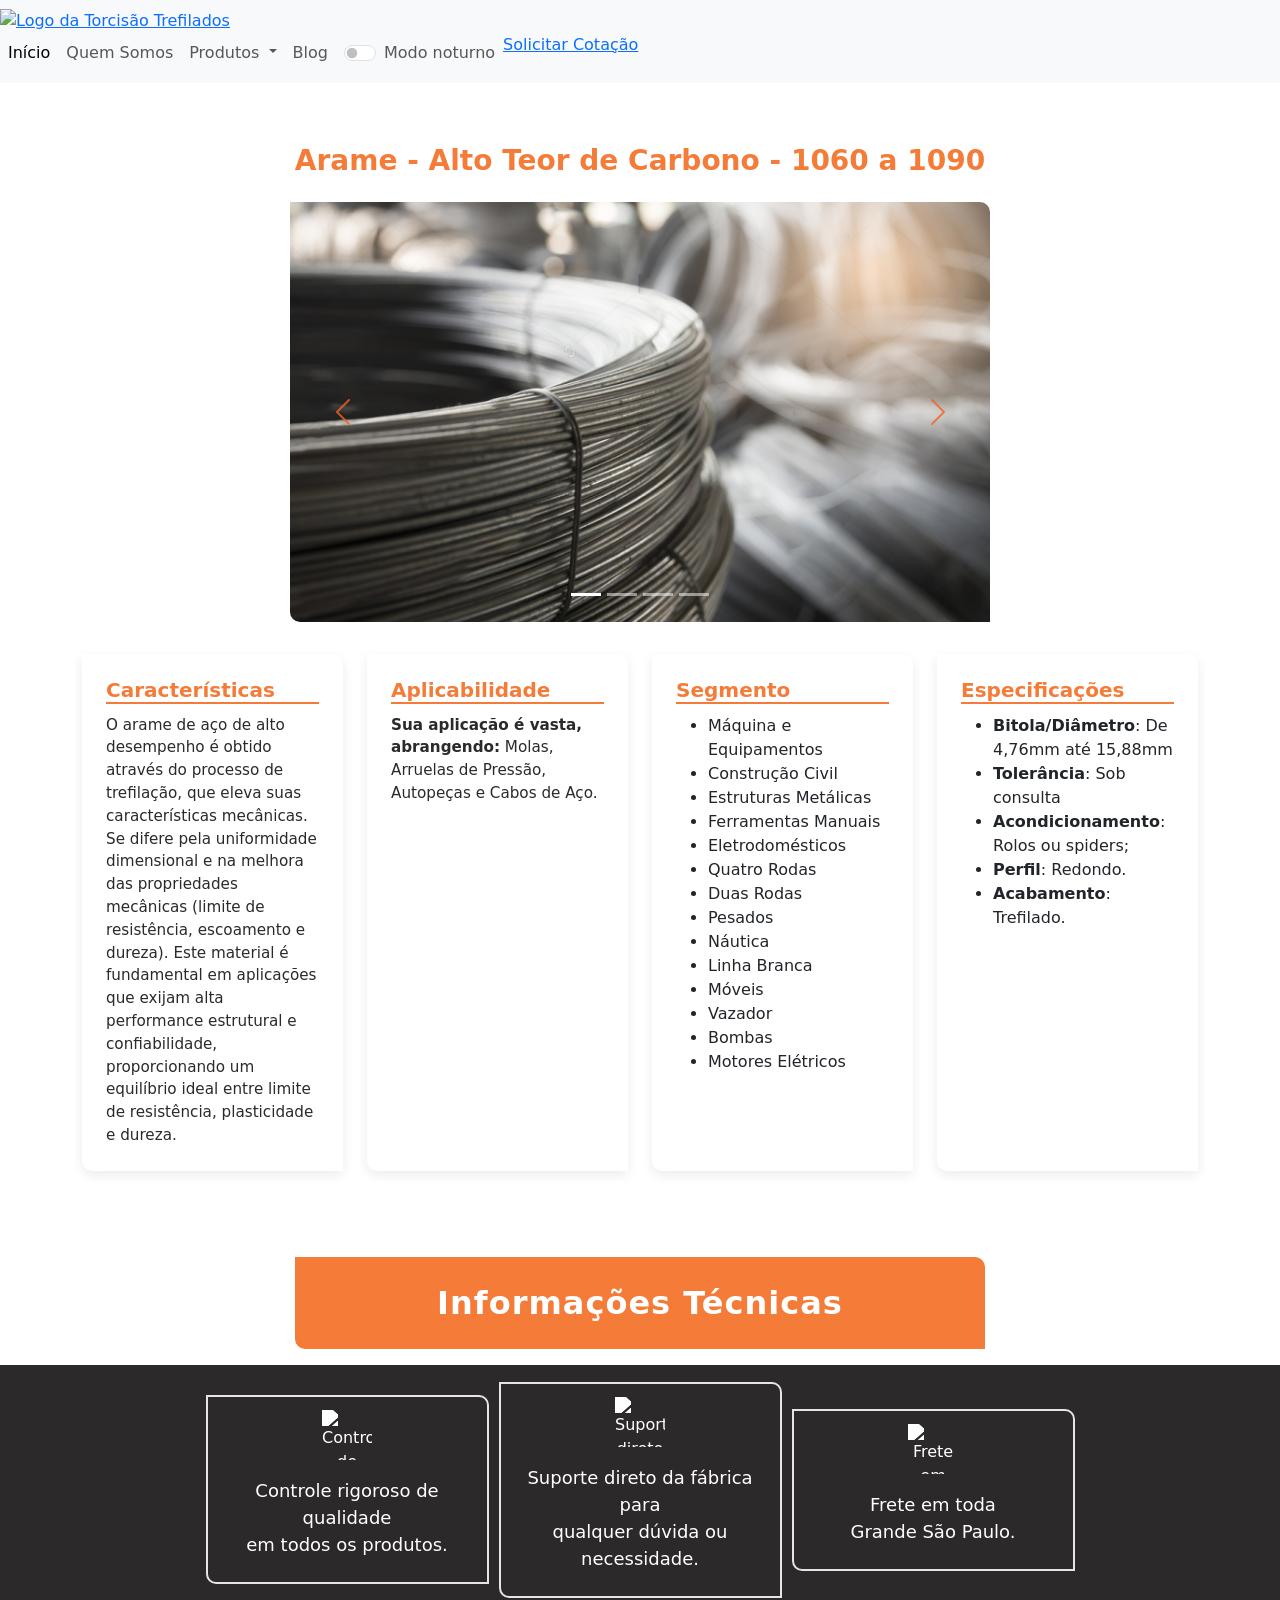
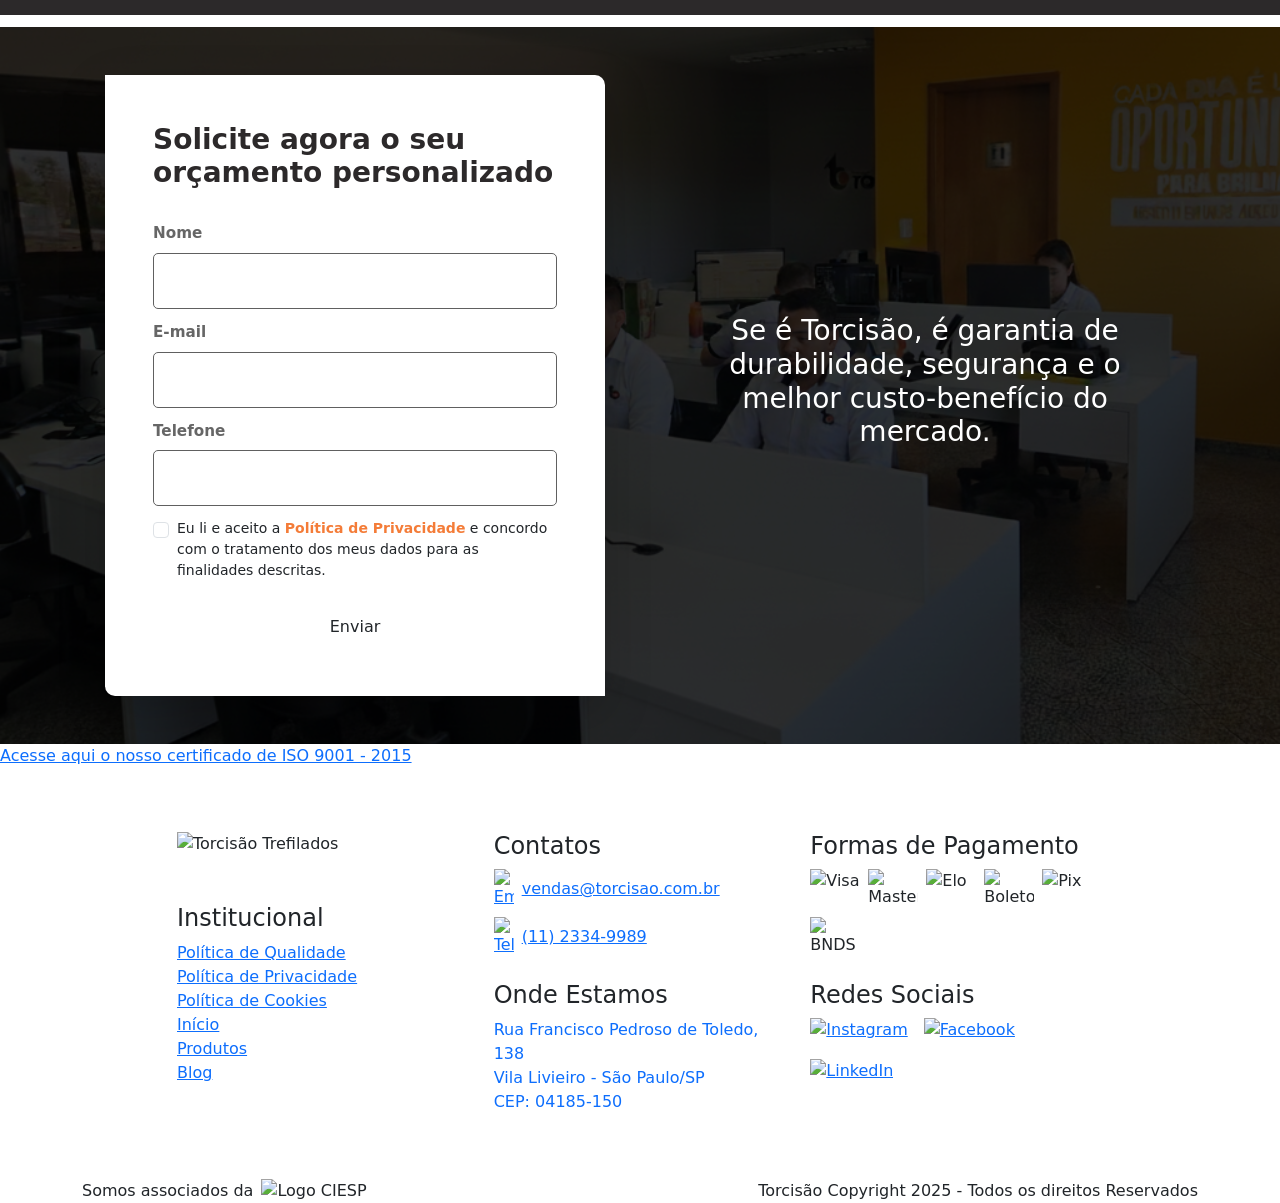
==== commit 41de1ba8: "commit" ====
--- a/arameatc.html
+++ b/arameatc.html
@@ -113,7 +113,7 @@
         <h1 class="product-main-title fw-bold mb-4">
             Arame - Alto Teor de Carbono - 1060 a 1090
         </h1>
-        <div id="carousel-aramemtc" class="carousel slide product-carousel mb-3" data-bs-ride="carousel">
+        <div id="carousel-aramemtc" class="carousel slide product-carousel mb-3" data-bs-ride="carousel" data-bs-interval="3000">
             <div class="carousel-indicators">
                 <button type="button" data-bs-target="#carousel-aramemtc" data-bs-slide-to="0" class="active" aria-current="true" aria-label="Slide 1"></button>
                 <button type="button" data-bs-target="#carousel-aramemtc" data-bs-slide-to="1" aria-label="Slide 2"></button>
--- a/produto.css
+++ b/produto.css
@@ -148,6 +148,13 @@
 [data-bs-theme="dark"] .destaque-card-barras p.card-text li strong {
     /* CORREÇÃO: Todos os textos e listas ficam Brancos sobre o fundo escuro */
     color: var(--cor-neutra-branco) !important; 
+}
+
+/* Garantir que todas as listas dentro dos cards fiquem brancas no modo noturno */
+[data-bs-theme="dark"] .destaque-card-barras ul,
+[data-bs-theme="dark"] .destaque-card-barras ul li,
+[data-bs-theme="dark"] .destaque-card-barras ul li strong {
+    color: var(--cor-neutra-branco) !important;
 }
 
 .btn-especificacoes-laranja {
@@ -281,4 +288,33 @@
 
 @media (max-width: 767.98px) {
     .product-carousel img { max-height: 260px; }
+}
+
+/* Carousel control arrows - Orange styling */
+.carousel-control-prev-icon,
+.carousel-control-next-icon {
+    filter: invert(57%) sepia(95%) saturate(1547%) hue-rotate(347deg) brightness(97%) contrast(93%);
+}
+
+.carousel-control-prev,
+.carousel-control-next {
+    opacity: 0.8;
+}
+
+.carousel-control-prev:hover,
+.carousel-control-next:hover {
+    opacity: 1;
+}
+
+/* Carousel conectores - Same height for images */
+#carousel-conectores img {
+    height: 300px;
+    width: 100%;
+    object-fit: cover;
+}
+
+@media (max-width: 767.98px) {
+    #carousel-conectores img {
+        height: 200px;
+    }
 }
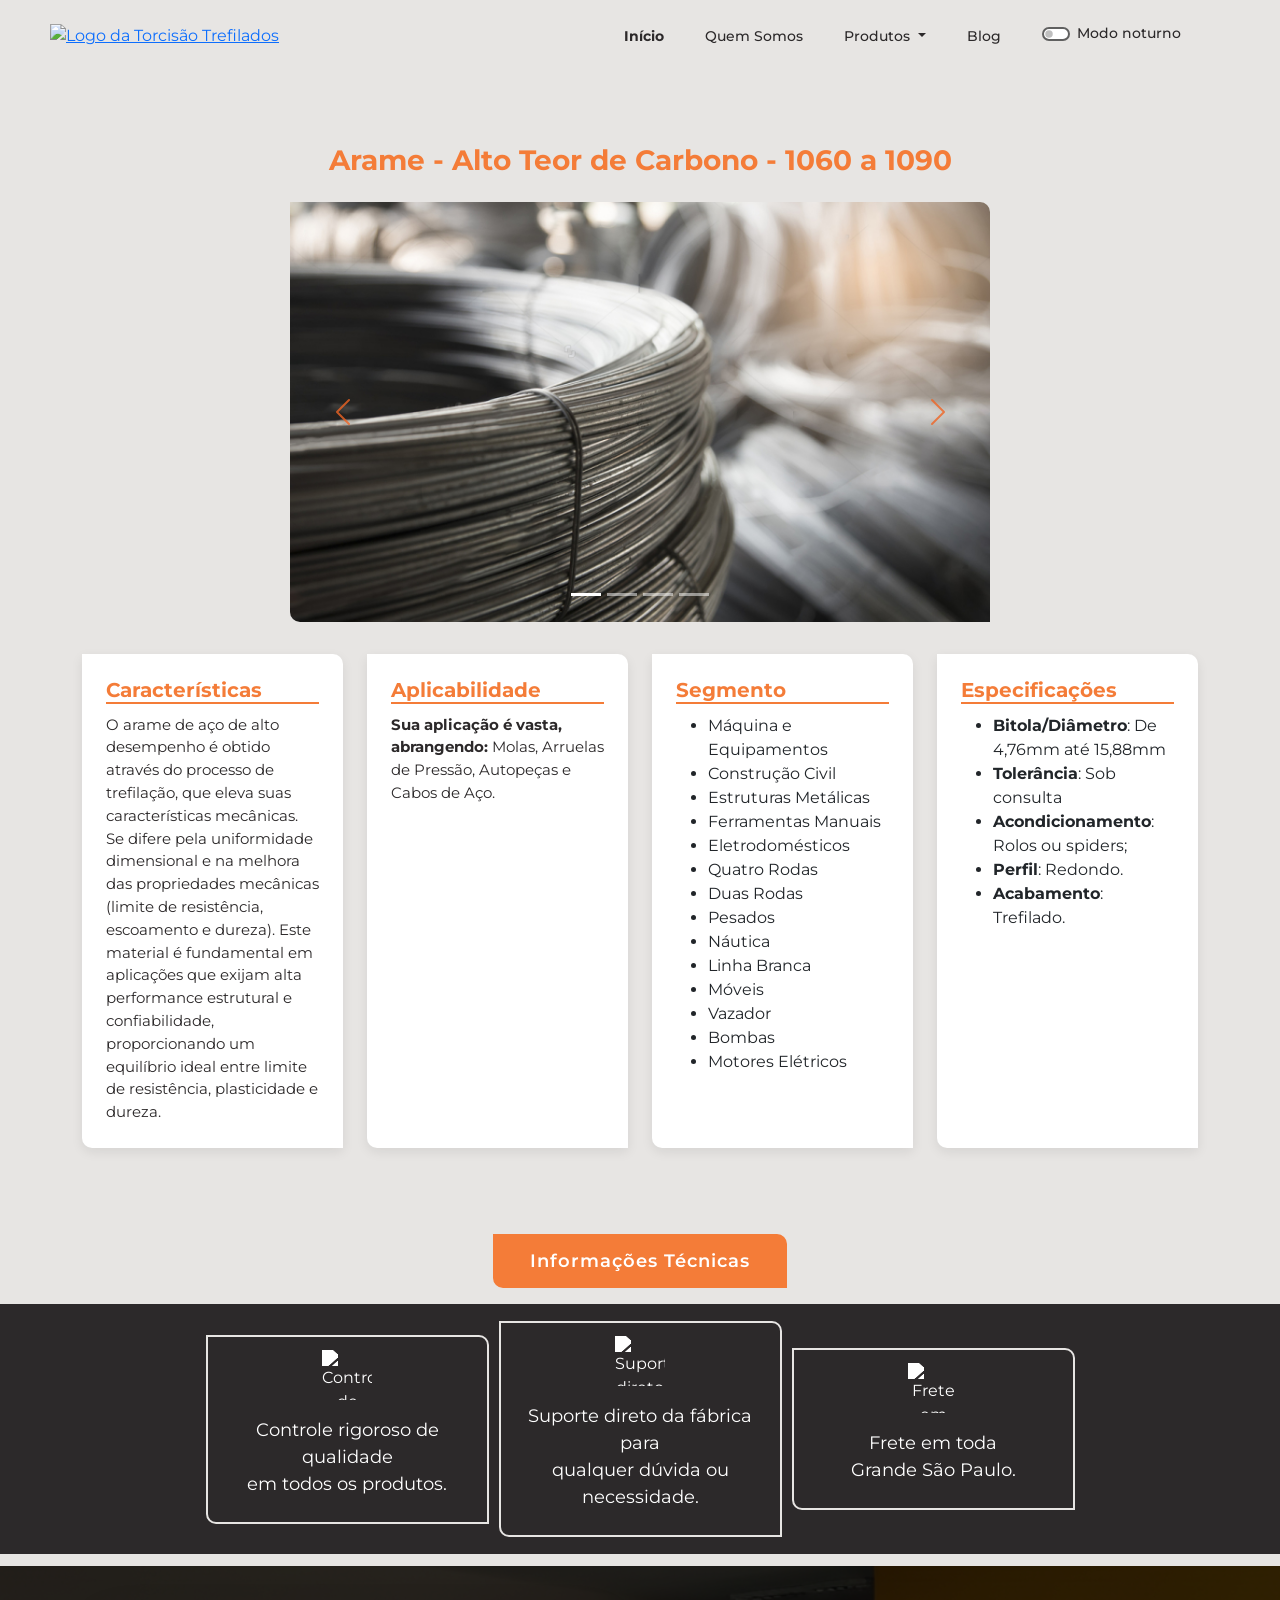
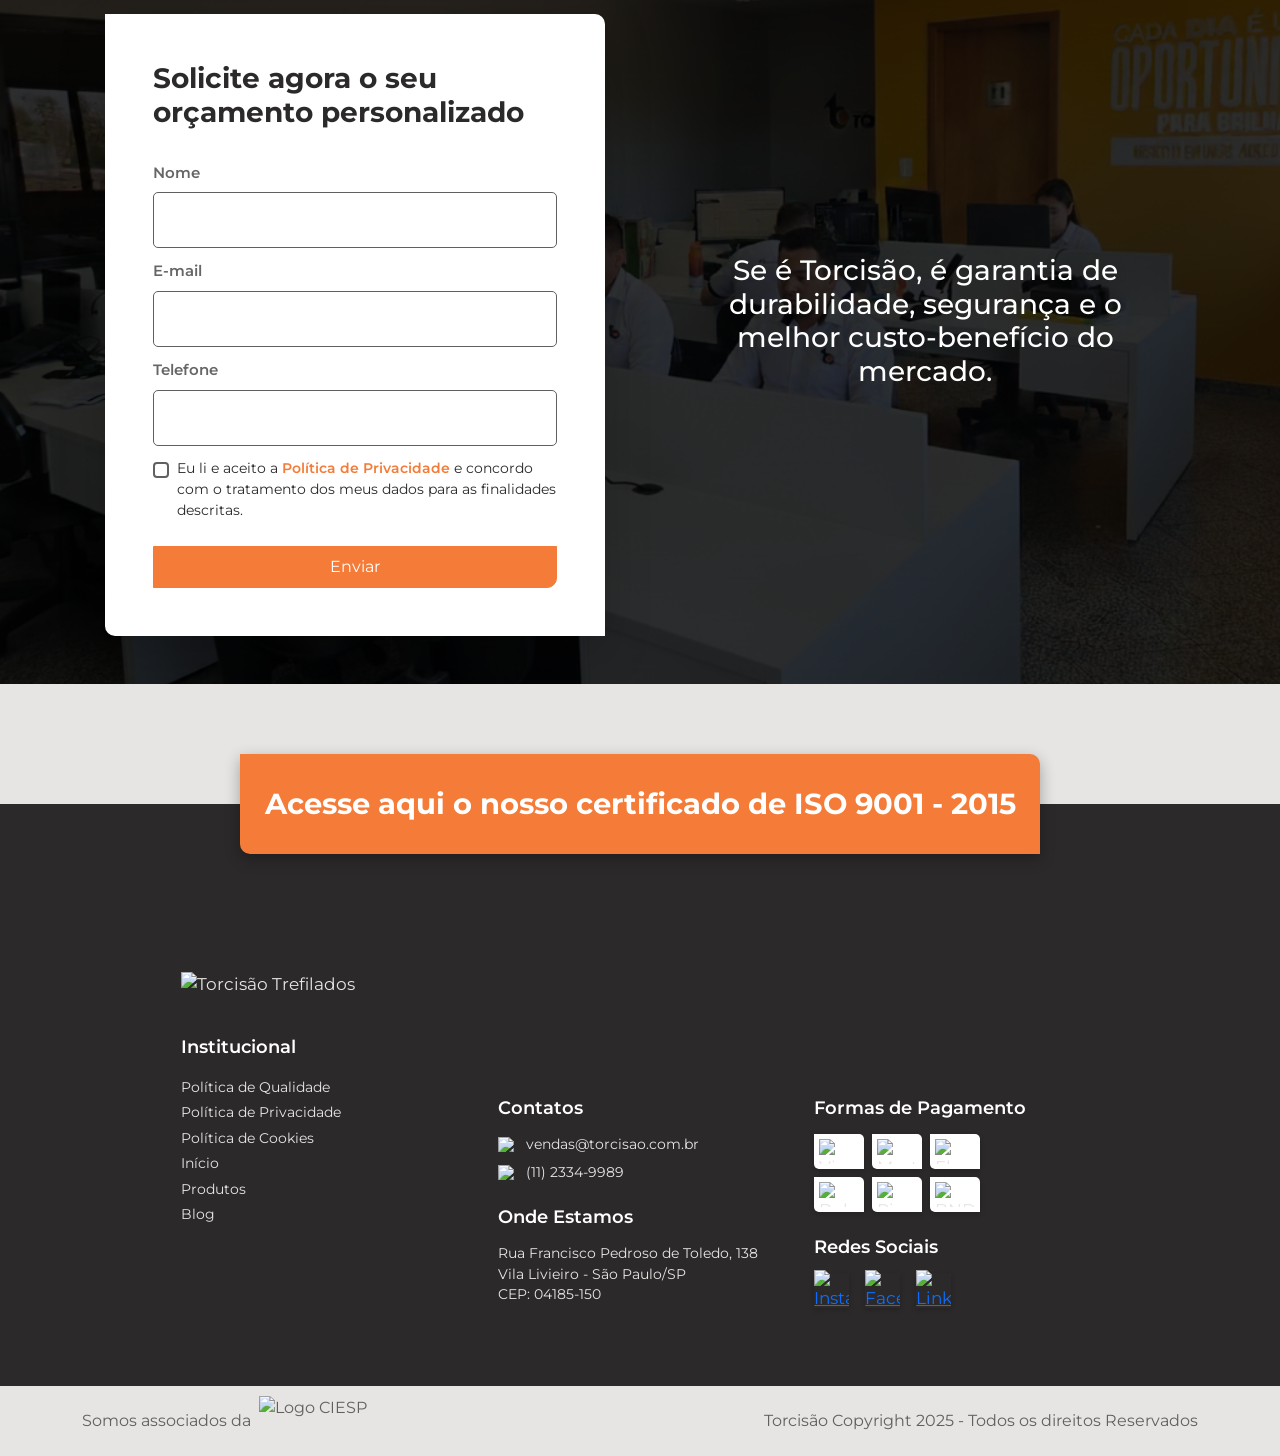
==== commit e79d42f1: "commit" ====
--- a/arameatc.html
+++ b/arameatc.html
@@ -37,10 +37,10 @@
           <div class="offcanvas-body">
             <ul class="navbar-nav justify-content-end flex-grow-1 pe-3">
               <li class="nav-item">
-                <a class="nav-link active" aria-current="page" href="index.html">Início</a>
+                <a class="nav-link active" aria-current="page" href="index.html" data-bs-dismiss="offcanvas">Início</a>
               </li>
               <li class="nav-item">
-                <a class="nav-link" href="index.html#quem-somos-section">Quem Somos</a>
+                <a class="nav-link" href="index.html#quem-somos-section" data-bs-dismiss="offcanvas">Quem Somos</a>
               </li>
              <li class="nav-item dropdown has-submenu"> 
                 <a class="nav-link dropdown-toggle" href="#" role="button" data-bs-toggle="dropdown" aria-expanded="false">
@@ -97,11 +97,6 @@
                     <label class="form-check-label" for="modo-noturno">Modo noturno</label>
                   </div></a>
               </li>
-              <li class="nav-item">
-              <a href="#formulario-orcamento" class="container__botao-cotacao">
-              Solicitar Cotação
-              </a>
-            </li>
           </div>
         </div>
       </div>
@@ -390,7 +385,7 @@
 <div class="post-footer">
     <div class="container d-flex justify-content-between flex-column flex-md-row align-items-center">
         <p class="mb-2 mb-md-0 d-flex align-items-center">
-            Somos associados da <img src="assets/ciesp.png" alt="Logo CIESP" class="ciesp-logo ms-2">
+            Somos associados da <img src="assets/ciesp.png" alt="Logo CIESP" class="ciesp-logo ms-2" style="max-width: 120px;">
         </p>
         <p class="mb-0">Torcisão Copyright 2025 - Todos os direitos Reservados</p>
     </div>
@@ -421,6 +416,8 @@
     // Se não tiver, este bloco funcionará como o ponto de partida ideal.
 </script>
 
+<script src="https://cdn.jsdelivr.net/npm/bootstrap@5.3.0-alpha2/dist/js/bootstrap.bundle.min.js"></script>
 <script src="https://cdnjs.cloudflare.com/ajax/libs/jquery.mask/1.14.16/jquery.mask.min.js"></script>
+<script src="script.js"></script>
     </body>
 </html>
--- a/style.css
+++ b/style.css
@@ -0,0 +1,126 @@
+@import url(cabecalho.css);
+@import url(banner1.css);
+@import url(produtos.css);
+@import url(provasocial.css);
+@import url(quemsomos.css);
+@import url(form.css);
+@import url(isosection.css);
+@import url(footer.css);
+@import url(posfooter.css);
+@import url(blog.css);
+@import url(produto.css);
+@import url(institucional.css);
+
+
+:root {
+    --cor-primaria-cinzaclaro:#E7E5E3;
+    --cor-secundaria-cinzamedio:#606060;
+    --cor-terciaria-cinzaescuro:#2C292A;
+    --cor-decoracao-laranja:#F47C38;
+    --cor-neutra-branco:#FFFFFF;
+    --font-family: "Montserrat", sans-serif;
+}
+
+body {
+    --cor-terciaria-cinzaescuro:#2C292A;
+    --cor-secundaria-cinzamedio:#606060;
+    background-color: var(--cor-primaria-cinzaclaro);
+    box-sizing: border-box;  
+    color: var(--cor-terciaria-cinzaescuro);
+    font-family: var(--font-family);
+    height: 100%;
+    margin: 0;
+    overflow-x: hidden;
+    padding: 0;
+    width: 100%;
+}
+
+input[type=checkbox] {
+  border: 2px solid var(--cor-secundaria-cinzamedio);
+  box-shadow: none;
+}
+
+input[type=checkbox]:checked,
+input[type="checkbox"]:focus {
+  background-color: var(--cor-decoracao-laranja);
+  border-color: var(--cor-decoracao-laranja);
+  box-shadow: none;
+  outline: none;
+}
+
+html {
+    scroll-behavior: smooth;
+}
+
+/* --- Dark Mode Theme --- */
+[data-bs-theme="dark"] {
+    background-color: var(--cor-terciaria-cinzaescuro);
+    color: white;
+    --bs-body-bg: var(--cor-terciaria-cinzaescuro);
+    --bs-body-color: white;
+    --bs-bg-opacity: 1;
+    --bs-nav-link-color: white;
+    --bs-offcanvas-bg: var(--cor-terciaria-cinzaescuro);
+    --bs-offcanvas-color: white;
+}
+
+[data-bs-theme="dark"] .nav-link,
+[data-bs-theme="dark"] .container__botao-cotacao {
+    color: white !important;
+}
+
+[data-bs-theme="dark"] .nav-link:hover {
+    color: #F47C38 !important;
+}
+
+[data-bs-theme="dark"] .navbar-expand-lg {
+    background-color: var(--cor-terciaria-cinzaescuro) !important;
+}
+
+[data-bs-theme="dark"] .container__navbar-imagem img,
+[data-bs-theme="dark"] .offcanvas-title img {
+    content: url(assets/lgcabecalhoclara220.png)
+}
+
+[data-bs-theme="dark"] .navbar-nav {
+    background-color: var(--cor-terciaria-cinzaescuro)!important;
+}
+
+/* --- Dropdown Button --- */
+.btn-torcisao-dropdown {
+    background-color: var(--cor-decoracao-laranja);
+    border-color: var(--cor-decoracao-laranja);
+    border-radius: 10px 0 10px 0;
+    color: white;
+    font-weight: 500;
+    transition: background-color 0.3s ease;
+}
+
+.btn-torcisao-dropdown:hover,
+.btn-torcisao-dropdown:focus {
+    background-color: #F47C38;
+    border-color: #F47C38;
+    color: white;
+}
+/* === RESPONSIVIDADE GERAL === */
+@media (max-width: 767.98px) {
+    /* Previne overflow horizontal */
+    body {
+        overflow-x: hidden;
+    }
+    
+    /* Ajusta containers */
+    .container {
+        padding-left: 1rem !important;
+        padding-right: 1rem !important;
+    }
+    
+    /* Garante fonte mínima legível */
+    body, p, li, a, span {
+        font-size: max(0.875rem, 14px) !important;
+    }
+    
+    h1 { font-size: max(1.5rem, 24px) !important; }
+    h2 { font-size: max(1.3rem, 21px) !important; }
+    h3 { font-size: max(1.1rem, 18px) !important; }
+}
--- a/cabecalho.css
+++ b/cabecalho.css
@@ -0,0 +1,332 @@
+.navbar-expand-lg {
+    background-color: #E7E5E3 !important;
+    padding: 15px 50px;
+    position: fixed;
+    top: 0;
+    width: 100%;
+    z-index: 1030;
+}
+
+.container-fluidnav {
+    align-items: center;
+    display: flex;
+    justify-content: space-between;  
+    width: 100%;
+}
+
+.nav-link,
+.container__botao-cotacao {
+    color: #2C292A;
+    font-family: 'Montserrat', sans-serif !important;
+    font-size: 14px;
+    font-weight: 500;
+    text-decoration: none !important;
+    white-space: nowrap;
+}
+
+.navbar-nav .nav-item {
+    list-style: none !important;
+    margin-right: 25px;
+    text-decoration: none !important;
+}
+
+.navbar-nav .nav-item:nth-child(1) .nav-link {
+    color: #2C292A;
+    font-weight: 700 !important;
+    text-decoration: none !important;
+}
+
+.nav-link:hover {
+    color: #F47C38 !important;
+}
+
+.container__botao-cotacao {
+    background-color: #F47C38;
+    border: 2px solid #F47C38;
+    border-radius: 10px 0 10px 0;
+    color: #FFFFFF;
+    cursor: pointer;
+    font-weight: 500;
+    font-size: 14px;
+    margin-left: 10px;
+    padding: 10px 20px;
+    transition: all 0.3s ease;
+    white-space: nowrap;
+}
+
+.container__botao-cotacao:hover {
+    background-color: transparent;
+    box-shadow: none;
+    color: #F47C38;
+}
+
+.container-fluidnav {
+    align-items: center;
+    display: flex;
+    justify-content: space-between;
+    width: 100%;
+}
+
+/* --- ESTILOS VISUAIS DOS DROPDOWNS --- */
+
+.dropdown-menu {
+    background-color: #FFFFFF;
+    border: 1px solid rgba(0, 0, 0, 0.15);
+    border-radius: 10px;
+    box-shadow: 0 6px 12px rgba(0, 0, 0, 0.1);
+    padding: 5px 0;
+}
+
+.dropdown-item {
+    color: #2C292A;
+    font-family: 'Montserrat', sans-serif;
+    font-weight: 400;
+    font-size: 16px;
+    margin-bottom: 5px;
+    padding: 8px 16px;
+}
+
+.offcanvas-body .dropdown-menu,
+.dropdown-menu {
+    list-style: none !important; 
+}
+
+.offcanvas-body .nav-item ul {
+    list-style: none !important;
+}
+
+.offcanvas-body .dropdown-menu {
+    list-style: none !important; 
+}
+
+.offcanvas-body .nav-item.dropend .dropdown-toggle::after {
+    display: none !important;
+}
+
+
+/* === 2. DESKTOP (Min-width: 992px) === */
+
+@media (min-width: 992px) {
+    .container-fluidnav {
+        align-items: center;
+        display: grid !important;
+        grid-template-columns: 400px 1fr auto; 
+        margin: 0;
+        width: 100%;
+    }
+    
+    .container__navbar-imagem {
+        display: block !important;
+        grid-column: 1 / 2;
+    }
+    
+    .navbar-toggler {
+        display: none;
+    }
+
+    .navbar-nav {
+        align-items: center;
+        display: flex !important;
+        flex-direction: row;
+        grid-column: 3 / 4;
+        list-style: none !important; 
+        margin: 0 !important;
+        padding: 0; 
+        text-decoration: none !important;
+    }
+
+    /* --- HOVER E SUBMENU NÍVEL 1 & 2 --- */
+    
+    /* 1. Nível 1: Abre o dropdown principal ao passar o mouse (Filho Direto) */
+    .nav-item.dropdown:hover > .dropdown-menu {
+        display: block;
+        margin-top: 0;
+    }
+
+    /* 2. Nível 2: Ocultação Padrão e Posicionamento */
+    .nav-item.dropend > .dropdown-menu {
+        display: none;
+        left: 100%;
+        margin-left: 0.1rem; 
+        margin-top: 0;
+        top: 0; 
+    }
+    
+    /* 3. Nível 2: Exibe o submenu APENAS quando o item PAI (dropend) está em hover */
+    .nav-item.dropend:hover > .dropdown-menu {
+        display: block;
+    }
+
+    .dropdown-item.dropdown-toggle::after {
+        display: inline-block;
+    }
+
+    /* --- HOVER LARANJA universal --- */
+    .dropdown-item:hover,
+    .dropdown-item:focus {
+        background-color: #F47C38;
+        border-radius: 0;
+        box-sizing: border-box;
+        color: #FFFFFF;
+        display: block; 
+        margin: 0;
+        padding: 8px 16px;
+        width: 100%; 
+    }
+
+    .offcanvas-body .dropdown-menu {
+        list-style: none !important; 
+    }
+
+    .offcanvas-body .nav-item.dropend .dropdown-toggle::after {
+        display: none !important;
+    }  
+
+    .nav-item.dropdown .dropdown-menu .nav-item {
+        margin: 0; 
+        padding: 0;
+    }
+}
+
+/* === 3. TABLET E MOBILE (Max-width: 991.98px) === */
+
+@media (max-width: 991.98px) {   
+    .container__navbar-imagem {
+        display: block !important;
+    }
+
+    .navbar-nav {
+        display: none !important;
+    }
+    
+    .offcanvas-body .navbar-nav {
+        align-items: flex-start;
+        display: flex !important;
+        flex-direction: column;
+        width: 100%;
+    }
+    
+    .offcanvas-body .nav-item.dropdown .dropdown-menu,
+    .offcanvas-body .nav-item.dropend .dropdown-menu {
+        border: none;
+        box-shadow: none;
+        border-radius: 10;
+        margin-left: 0 !important;
+        margin-top: 5px;
+        padding-left: 15px;
+        position: static !important;
+        width: 100%;
+        display: none !important;
+    }
+    
+    /* Garante que os submenus de nível 2 apareçam */
+    .offcanvas-body .nav-item.dropend .dropdown-menu {
+        padding-left: 30px !important;
+    }
+    
+    /* Mostra dropdown de nível 1 quando expandido */
+    .offcanvas-body .nav-item.dropdown > .dropdown-menu.show {
+        display: block !important;
+    }
+    
+    /* SIMPLIFICADO: Mostra TODOS os submenus dentro de um dropdown-menu que está .show */
+    .offcanvas-body .dropdown-menu.show .dropdown-menu {
+        display: block !important;
+    }
+    
+    /* Modo noturno no off-canvas */
+    [data-bs-theme="dark"] .offcanvas {
+        background-color: var(--cor-terciaria-cinzaescuro) !important;
+    }
+    
+    [data-bs-theme="dark"] .offcanvas-body .dropdown-menu {
+        background-color: var(--cor-terciaria-cinzaescuro) !important;
+    }
+    
+    [data-bs-theme="dark"] .offcanvas-body .dropdown-item {
+        color: var(--cor-primaria-cinzaclaro) !important;
+    }
+    
+    [data-bs-theme="dark"] .offcanvas-title {
+        color: var(--cor-primaria-cinzaclaro) !important;
+    }
+    
+    .offcanvas-body .dropdown-item:hover,
+    .offcanvas-body .dropdown-item:focus {
+        background-color: #F47C38;
+        border-radius: 0;
+        box-sizing: border-box;
+        color: #FFFFFF;
+        display: block; 
+        margin: 0;
+        padding: 8px 16px;
+        width: 100%; 
+    }
+
+    .offcanvas-body .dropdown-item:active,
+    .offcanvas-body .dropdown-item:focus {
+        background-color: #F47C38 !important;
+        border-radius: 8px 0 0 8px;
+        color: #FFFFFF !important;
+    }
+
+    .offcanvas-body .dropdown-item {
+        text-decoration: none !important; 
+    }
+
+    .offcanvas-body .collapse .dropdown-item:active,
+    .offcanvas-body .collapse .dropdown-item:focus {
+        background-color: #F47C38 !important;
+        color: #FFFFFF !important; 
+    }
+
+    .offcanvas-body .dropdown-menu {
+        list-style: none !important; 
+        margin-bottom: 10px;
+    }
+
+    .offcanvas-body .nav-item.dropend .dropdown-toggle::after {
+        display: none !important;
+    }
+
+    .nav-item.dropdown .dropdown-menu .nav-item {
+        margin: 0; 
+        margin-bottom: 10px;
+        padding: 0;
+    }
+
+    .dropdown-item:hover,
+    .dropdown-item:focus {
+        background-color: #F47C38;
+        border-radius: 0;
+        box-sizing: border-box;
+        color: #FFFFFF;
+        display: block;
+        margin: 0;
+        padding: 8px 16px;
+        width: 100%; 
+    }
+
+}
+
+/* === RESPONSIVIDADE DO CABEÇALHO === */
+@media (max-width: 991.98px) {
+    .navbar-brand img {
+        max-height: 50px !important;
+    }
+    
+    .navbar-nav {
+        padding-top: 1rem;
+    }
+    
+    .nav-link {
+        font-size: 1rem !important;
+        padding: 0.5rem 1rem !important;
+    }
+}
+
+@media (min-width: 768px) and (max-width: 1024px) {
+    .navbar-brand img {
+        max-height: 60px !important;
+    }
+}
--- a/form.css
+++ b/form.css
@@ -238,6 +238,31 @@
     }
 
     .destaque-text {
-        font-size: 1.3rem;
+        font-size: 1.8rem;
+    }
+    
+    .form-control {
+        min-height: 2.5rem !important;
+        padding: 0.75rem 0.5rem !important;
+        font-size: 0.9rem !important;
+    }
+    
+    .form-label {
+        font-size: 0.85rem;
+    }
+    
+    .form-title {
+        font-size: 1.4rem;
+    }
+    
+    .form-wrapper {
+        padding: 1.5rem !important;
+    }
+}
+
+@media (min-width: 768px) and (max-width: 1024px) {
+    .form-control {
+        min-height: 3rem;
+        font-size: 0.95rem;
     }
 }
--- a/isosection.css
+++ b/isosection.css
@@ -0,0 +1,117 @@
+#iso-section {
+    background-color: var(--cor-terciaria-cinzaescuro);
+    margin-top: 120px;
+    min-height: 120px; 
+    padding-top: 50px;
+    position: relative;
+    width: 100%;
+}
+
+.iso-banner-wrapper {
+    align-items: center; 
+    background-color: var(--cor-decoracao-laranja); 
+    border-radius: 0 10px 0 10px !important; 
+    box-shadow: 0 5px 15px rgba(0, 0, 0, 0.3);
+    color: var(--cor-neutra-branco);
+    cursor: pointer;
+    display: flex;
+    font-size: 1.8rem;
+    font-weight: 700;
+    justify-content: center;
+    left: 0;
+    margin: 0 auto;
+    max-width: 800px; 
+    min-height: 100px;
+    padding: 10px 20px; 
+    position: absolute;
+    right: 0;
+    text-decoration: none !important;
+    top: 0;
+    transform: translateY(-50%); 
+    transition: transform 0.3s ease, box-shadow 0.3s ease;
+}
+
+.iso-banner-wrapper:hover {
+    transform: translateY(-50%) scale(1.02); 
+    box-shadow: 0 8px 20px rgba(0, 0, 0, 0.45);
+    text-decoration: none !important;
+}
+
+.iso-banner-wrapper p {
+    line-height: 1.2;
+    margin: 0 !important;
+}
+
+[data-bs-theme="dark"] #iso-section {
+    background-color: var(--cor-terciaria-cinzaescuro) !important;
+}
+
+[data-bs-theme="dark"] .iso-banner-wrapper {
+    background-color: var(--cor-primaria-cinzaclaro) !important; 
+    box-shadow: 0 5px 15px rgba(0, 0, 0, 0.7) !important;
+    color: var(--cor-decoracao-laranja) !important;
+    cursor: pointer;
+    transition: transform 0.3s ease, box-shadow 0.3s ease;
+}
+
+[data-bs-theme="dark"] .iso-banner-wrapper:hover {
+    transform: translateY(-50%) scale(1.02); 
+    box-shadow: 0 8px 20px rgba(0, 0, 0, 0.85) !important;
+}
+
+[data-bs-theme="dark"] .iso-banner-wrapper p {
+    color: var(--cor-decoracao-laranja) !important;
+}
+
+@media (max-width: 767.98px) {
+    .iso-banner-wrapper {
+        font-size: 1.5rem; 
+        justify-content: center !important; 
+        max-width: 90% !important; 
+        min-height: 80px;
+        padding: 15px 15px;
+        text-align: center !important; 
+    }
+    
+    #iso-section {
+        margin-top: 60px; 
+    }
+}
+
+
+/* === ISO SECTION RESPONSIVA === */
+@media (max-width: 767.98px) {
+    .isosection {
+        padding: 1.5rem 1rem !important;
+    }
+    
+    .isosection h2 {
+        font-size: 1.3rem !important;
+    }
+    
+    .isosection p {
+        font-size: 0.85rem !important;
+    }
+}
+
+@media (min-width: 768px) and (max-width: 1024px) {
+    .isosection {
+        padding: 2.5rem 1.5rem !important;
+    }
+    
+    .isosection h2 {
+        font-size: 1.8rem !important;
+    }
+}
+
+/* === DIFERENCIAIS NO TABLET === */
+@media (min-width: 768px) and (max-width: 1024px) {
+    .product-diferenciais-section .col-md-4 {
+        flex: 0 0 auto;
+        width: 50% !important;
+    }
+    
+    .destaque-card {
+        margin-bottom: 1.5rem;
+    }
+}
--- a/posfooter.css
+++ b/posfooter.css
@@ -0,0 +1,50 @@
+.post-footer {
+    background-color: var(--cor-primaria-cinzaclaro);
+    color: var(--cor-secundaria-cinzamedio);
+    padding: 10px 0;
+}
+
+.ciesp-logo {
+    height: 50px;
+    width: auto; 
+}
+
+[data-bs-theme="dark"] .post-footer {
+    background-color: var(--cor-secundaria-cinzamedio) !important; 
+    color: var(--cor-primaria-cinzaclaro) !important; 
+}
+
+@media (max-width: 767.98px) { 
+    .post-footer .container {
+        align-items: center !important; 
+        flex-direction: column !important;
+        justify-content: center !important;
+        text-align: center !important;
+    }
+
+    .post-footer .ciesp-logo {
+        height: 40px;
+        margin-bottom: 5px; 
+    }
+    
+    .post-footer p.mb-2.mb-md-0 {
+        margin-bottom: 5px !important; 
+    }
+    
+    .post-footer p {
+        text-align: center !important;
+    }
+}
+
+/* === RESPONSIVIDADE DO POSFOOTER === */
+@media (max-width: 767.98px) {
+    .post-footer p {
+        font-size: 0.75rem !important;
+        text-align: center !important;
+    }
+    
+    .post-footer {
+        padding: 1rem 0.5rem !important;
+        text-align: center !important;
+    }
+}
--- a/produto.css
+++ b/produto.css
@@ -267,10 +267,40 @@
     }
 
     .btn-especificacoes-laranja {
-        max-width: 300px;
-        padding: 12px 0; 
-        width: 90%; 
-}
+        font-size: 1.1rem !important;
+        padding: 12px 20px !important;
+        max-width: 100% !important;
+        width: 100% !important;
+    }
+    
+    h1.product-main-title {
+        font-size: 1.4rem !important;
+    }
+    
+    .product-header-img {
+        height: 150px;
+        max-width: 100%;
+    }
+}
+
+@media (min-width: 576px) and (max-width: 767.98px) {
+    .btn-especificacoes-laranja {
+        font-size: 1.3rem;
+        padding: 15px 30px;
+        max-width: 100%;
+    }
+}
+
+@media (min-width: 768px) and (max-width: 1024px) {
+    .btn-especificacoes-laranja {
+        font-size: 1.5rem;
+        padding: 18px 60px;
+    }
+    
+    .product-header-img {
+        height: 180px;
+        max-width: 350px;
+    }
 }
 
 /* Product page carousel */
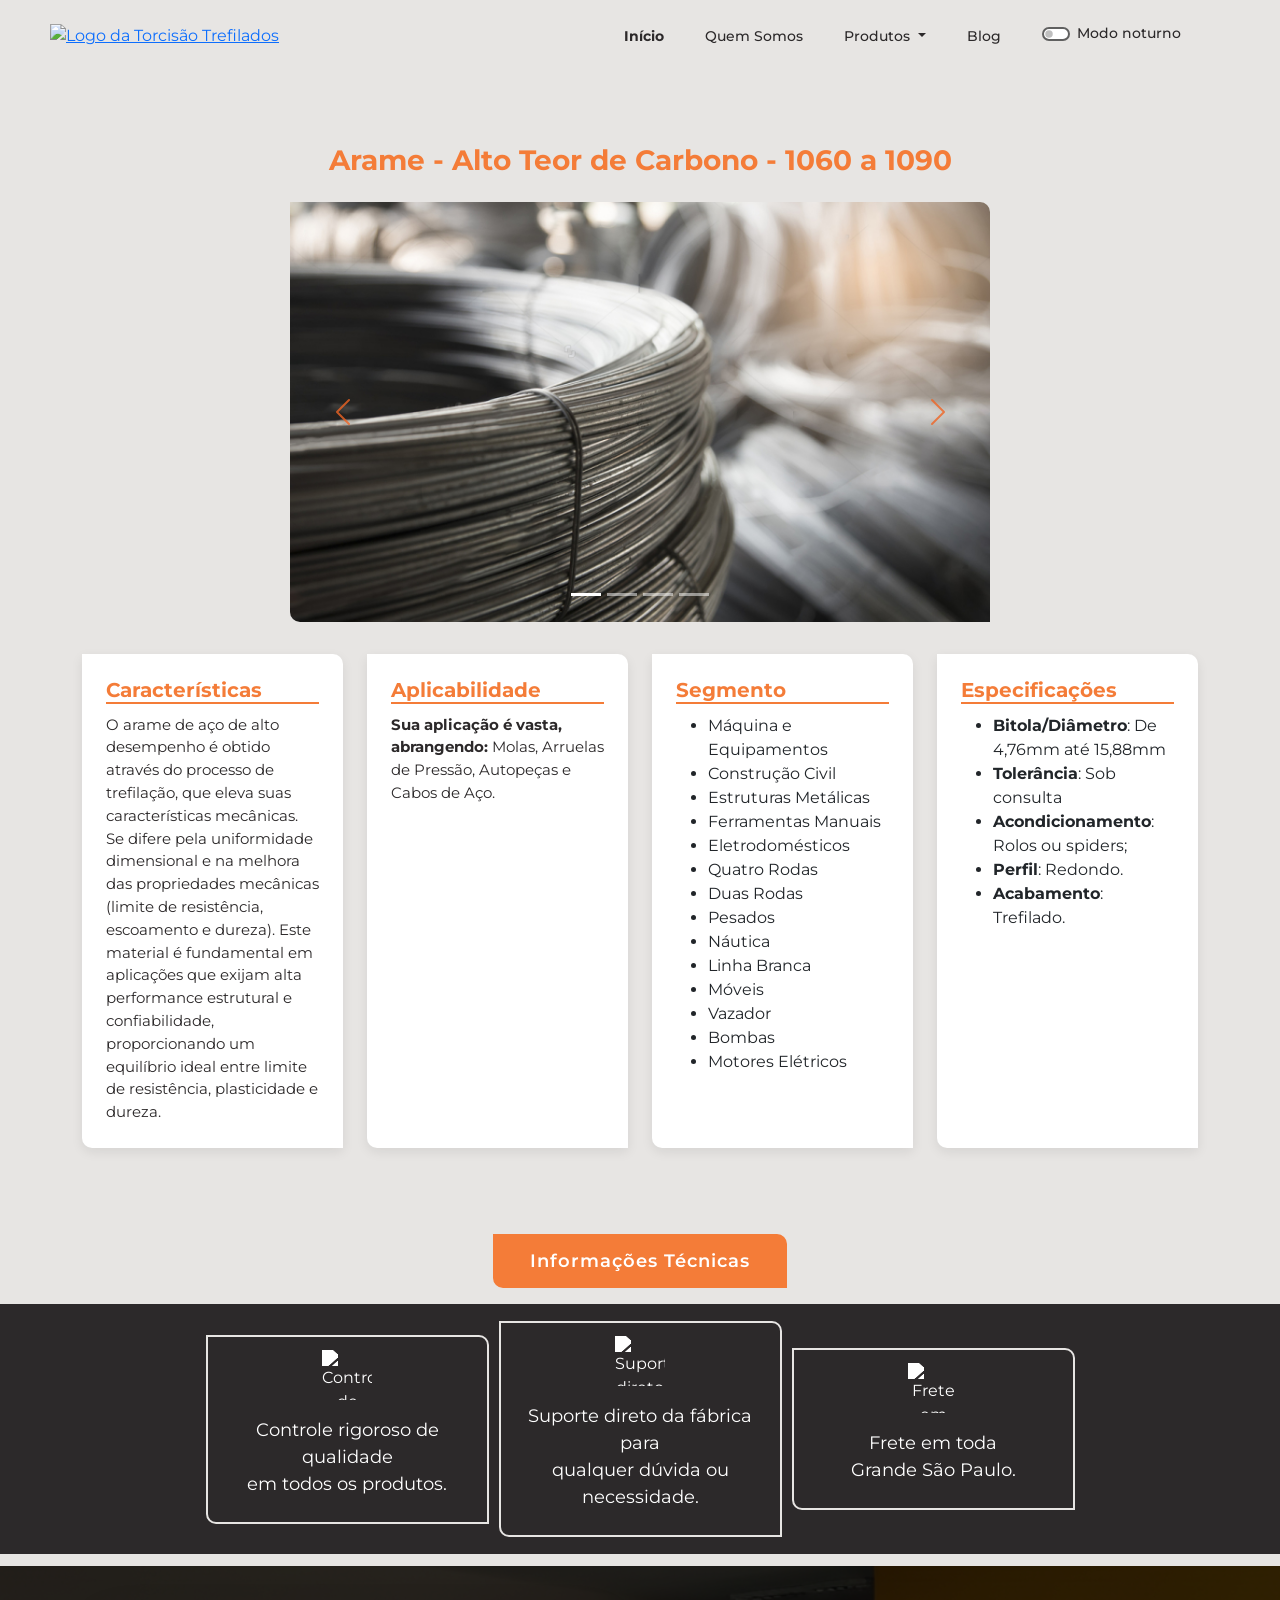
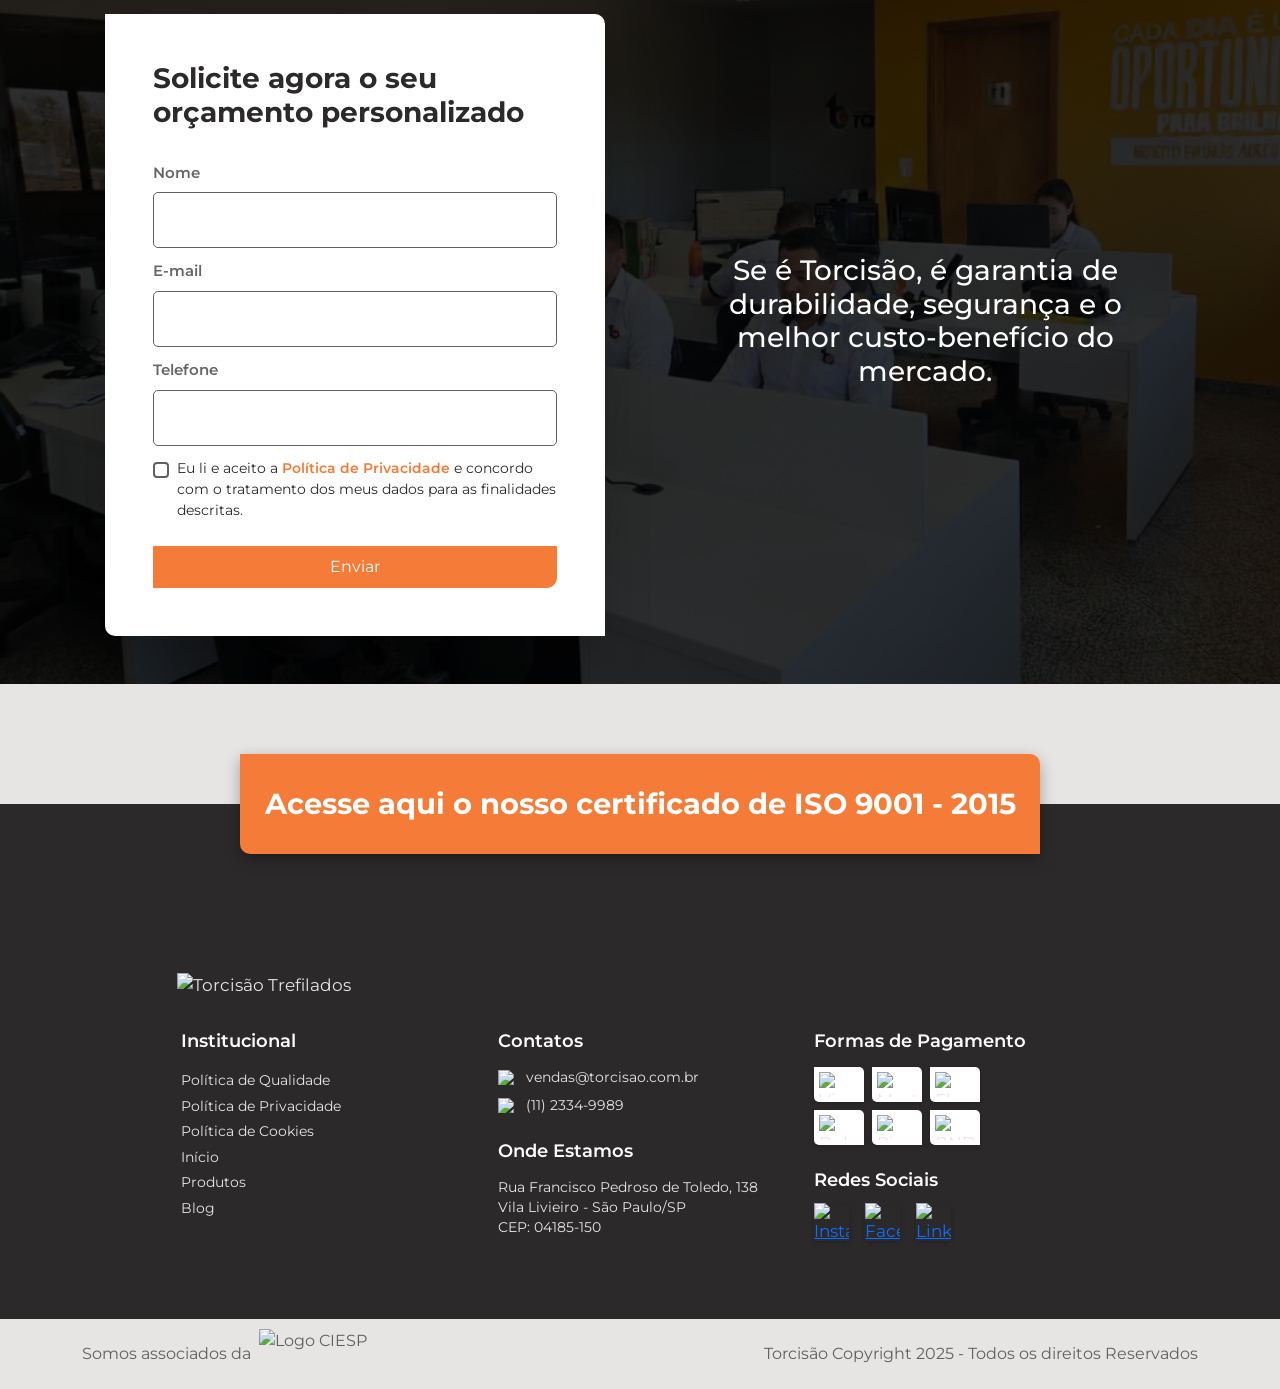
==== commit 10f77bb1: "commit" ====
--- a/arameatc.html
+++ b/arameatc.html
@@ -25,7 +25,7 @@
 <header class="container">
     <nav class="navbar-expand-lg navbar bg-body-tertiary fixed-top">
       <div class="container-fluidnav">
-        <a class="container__navbar-imagem" href="#"><img src="assets/lgcabecalhoescura220.png" alt="Logo da Torcisão Trefilados"></a>
+        <a class="container__navbar-imagem" href="index.html"><img src="assets/lgcabecalhoescura220.png" alt="Logo da Torcisão Trefilados"></a>
         <button class="navbar-toggler" type="button" data-bs-toggle="offcanvas" data-bs-target="#offcanvasNavbar" aria-controls="offcanvasNavbar" aria-label="Toggle navigation">
           <span class="navbar-toggler-icon"></span>
         </button>
@@ -303,12 +303,17 @@
             
             <div class="col-12 col-lg-10">
                 
+                <div class="row" style="margin-bottom: 2rem;">
+                    <div class="col-12">
+                        <img src="assets/lgcabecalhoclara220.png" alt="Torcisão Trefilados" style="width: 160px; margin: 0;">
+                    </div>
+                </div>
+                
                 <div class="row">
                     
                     <div class="col-12 col-md-4 mb-5 mb-md-0">
-                        <img src="assets/lgcabecalhoclara220.png" alt="Torcisão Trefilados" class="mb-4" style="width: 160px;">
-                        
-                        <h4 class="mt-4">Institucional</h4>
+                        
+                        <h4 class="footer-column-title-first">Institucional</h4>
                         <ul class="list-unstyled"> <li><a href="politicadequalidade.html">Política de Qualidade</a></li>
                             <li><a href="politicadeprivacidade.html">Política de Privacidade</a></li>
                             <li><a href="politicadecookies.html">Política de Cookies</a></li>
@@ -320,7 +325,7 @@
 
                     <div class="col-12 col-md-4 mb-5 mb-md-0">
                         
-                        <h4>Contatos</h4>
+                        <h4 class="footer-column-title-first">Contatos</h4>
                         <p class="d-flex flex-column mb-4">
                             <a class="contato-link d-flex align-items-center" href="mailto:vendas@torcisao.com.br">
                                 <img src="assets/email.png" alt="Email" class="footer-icon me-2" style="width: 20px;"> 
@@ -348,7 +353,8 @@
                     </div>
 
                     <div class="col-12 col-md-4 mb-4">
-                        <h4>Formas de Pagamento</h4>
+                        
+                        <h4 class="footer-column-title-first">Formas de Pagamento</h4>
                         <div class="formas-pagamento-icons d-flex flex-wrap gap-2">
                             <img src="assets/visa.png" alt="Visa" style="width: 50px;">
                             <img src="assets/mastercard.png" alt="Mastercard" style="width: 50px;">
@@ -360,15 +366,15 @@
 
                         <h4 class="mt-4">Redes Sociais</h4>
                         <div class="social-icons d-flex flex-wrap gap-3 mb-4">
-                            <a href="URL DO SEU INSTAGRAM" target="_blank" aria-label="Instagram">
+                            <a href="https://www.instagram.com/torcisaotrefilados/" target="_blank" aria-label="Instagram">
                                 <img src="assets/instagram.png" alt="Instagram" class="social-icon" style="width: 35px;">
                             </a>
         
-                            <a href="URL DO SEU FACEBOOK" target="_blank" aria-label="Facebook">
+                            <a href="https://web.facebook.com/profile.php?id=61584578055637" target="_blank" aria-label="Facebook">
                             <img src="assets/facebook.png" alt="Facebook" class="social-icon" style="width: 35px;">
                             </a>
         
-                            <a href="URL DO SEU LINKEDIN" target="_blank" aria-label="LinkedIn">
+                            <a href="https://www.linkedin.com/company/torcis%C3%A3o-trefilados/about/" target="_blank" aria-label="LinkedIn">
                                 <img src="assets/linkedin.png" alt="LinkedIn" class="social-icon" style="width: 35px;">
                             </a>
                         </div>
--- a/cabecalho.css
+++ b/cabecalho.css
@@ -311,8 +311,20 @@
 
 /* === RESPONSIVIDADE DO CABEÇALHO === */
 @media (max-width: 991.98px) {
+    .navbar-expand-lg {
+        padding: 15px 15px !important;
+    }
+    
     .navbar-brand img {
         max-height: 50px !important;
+    }
+    
+    .navbar-toggler {
+        margin-right: 0 !important;
+    }
+    
+    .container-fluidnav {
+        padding: 0 10px;
     }
     
     .navbar-nav {
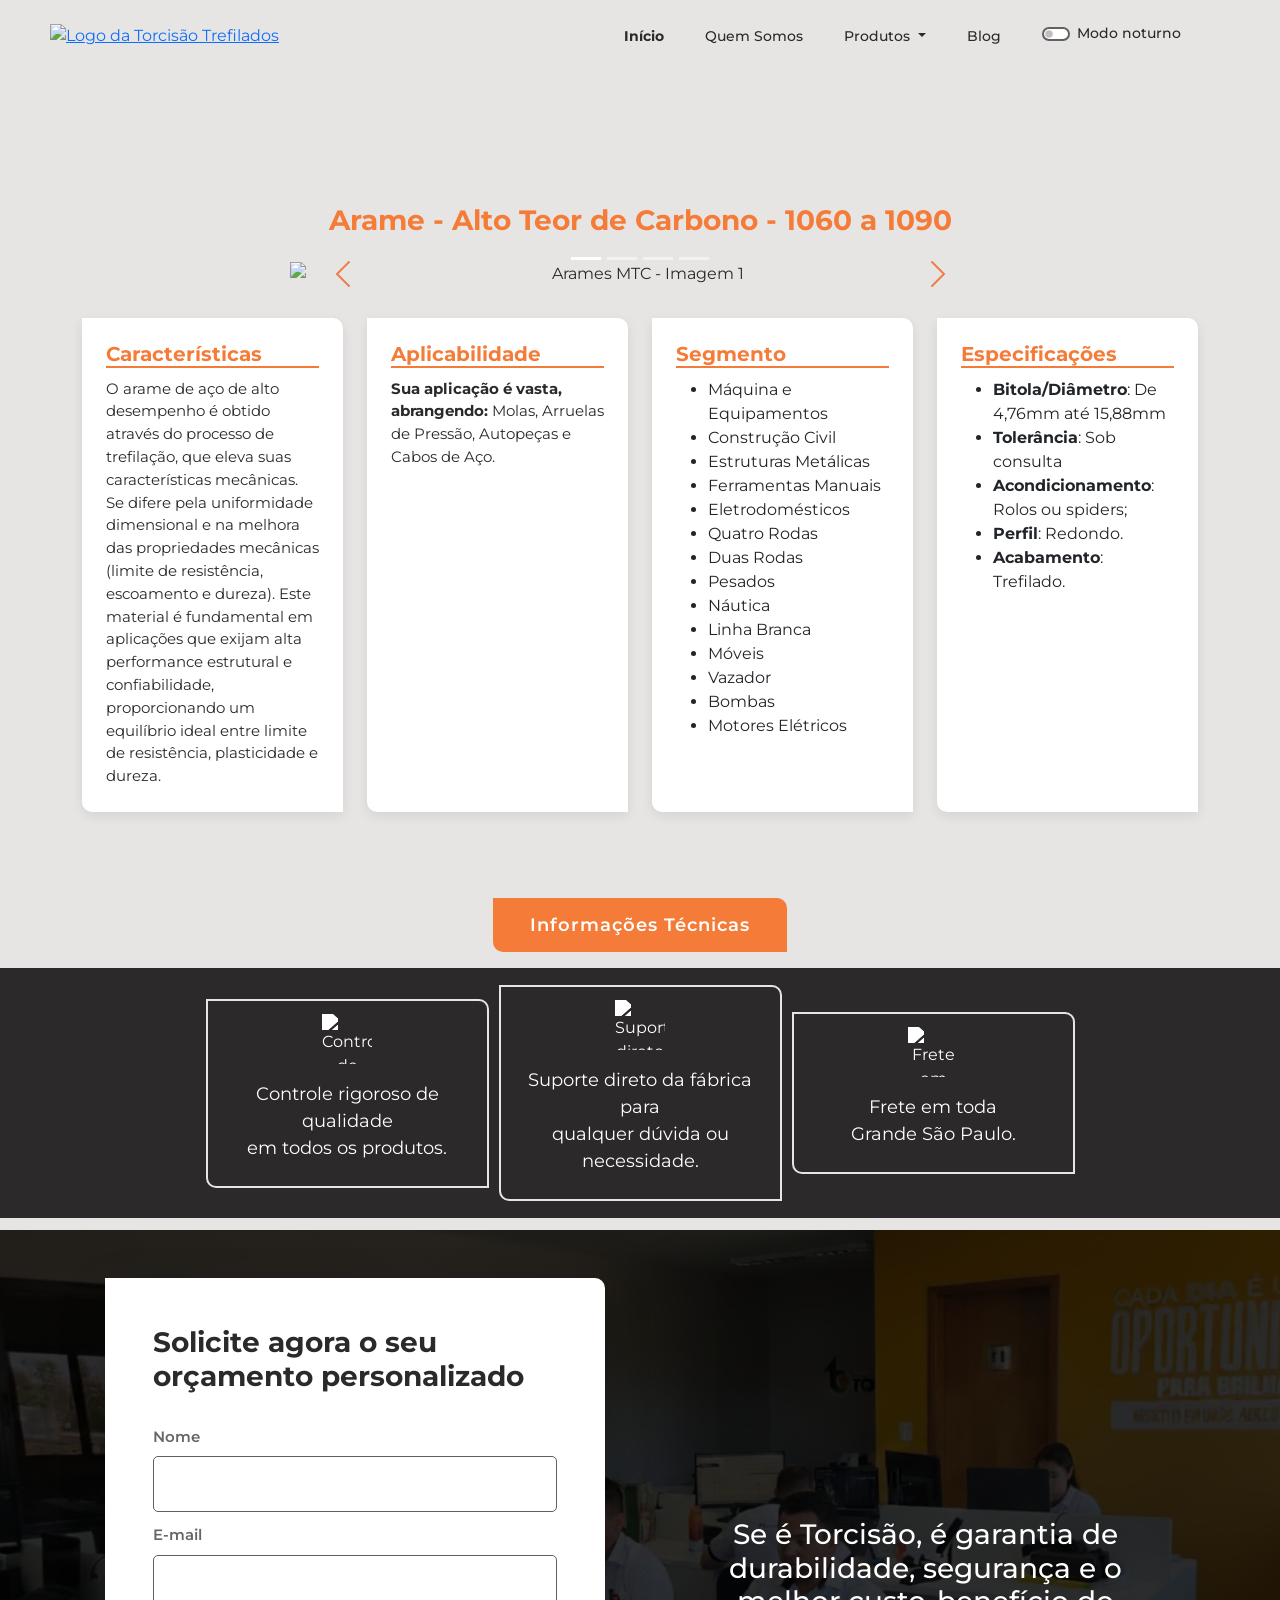
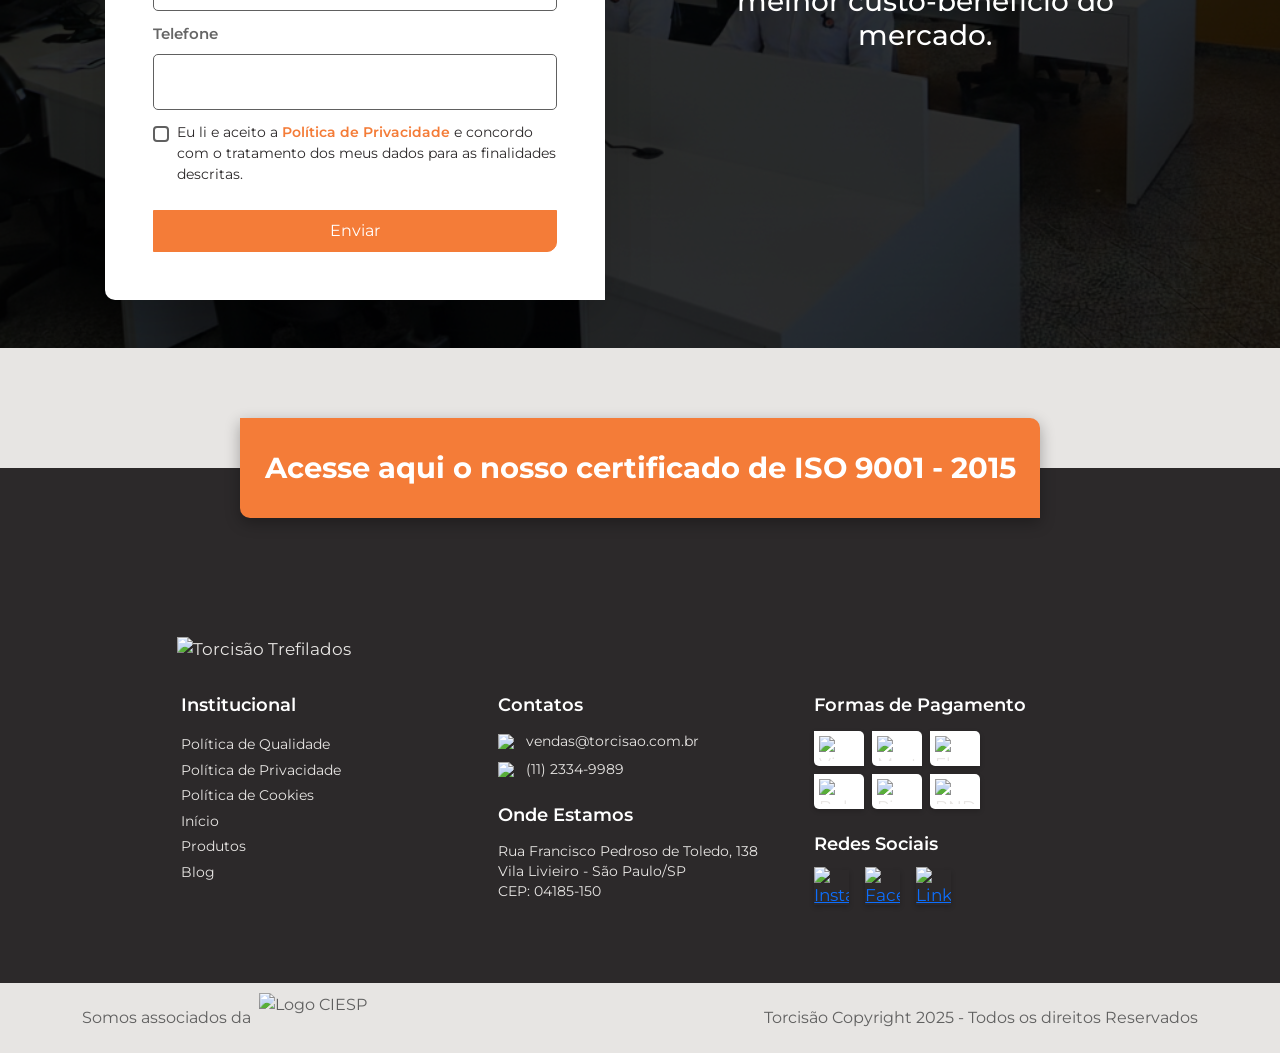
==== commit fcf9c7d7: "commit" ====
--- a/arameatc.html
+++ b/arameatc.html
@@ -37,10 +37,10 @@
           <div class="offcanvas-body">
             <ul class="navbar-nav justify-content-end flex-grow-1 pe-3">
               <li class="nav-item">
-                <a class="nav-link active" aria-current="page" href="index.html" data-bs-dismiss="offcanvas">Início</a>
+                <a class="nav-link active" aria-current="page" href="index.html">Início</a>
               </li>
               <li class="nav-item">
-                <a class="nav-link" href="index.html#quem-somos-section" data-bs-dismiss="offcanvas">Quem Somos</a>
+                <a class="nav-link" href="index.html#quem-somos-section">Quem Somos</a>
               </li>
              <li class="nav-item dropdown has-submenu"> 
                 <a class="nav-link dropdown-toggle" href="#" role="button" data-bs-toggle="dropdown" aria-expanded="false">
@@ -117,7 +117,7 @@
             </div>
             <div class="carousel-inner">
                 <div class="carousel-item active">
-                    <img src="assets/arame1.jpg" class="d-block w-100" alt="Arames MTC - Imagem 1">
+                    <img src="https://torcisao.com.br/wp-content/uploads/2025/12/arame1.jpg" class="d-block w-100" alt="Arames MTC - Imagem 1">
                 </div>
                 <div class="carousel-item">
                     <img src="assets/arame2.jpg" class="d-block w-100" alt="Arames MTC - Imagem 2">
@@ -260,7 +260,7 @@
                         <div class="form-check mb-4">
                             <input class="form-check-input" type="checkbox" value="" id="politica-privacidade" required>
                             <label class="form-check-label small" for="politica-privacidade">
-                                Eu li e aceito a <a href="politicadeprivacidade.html" class="politica-link">Política de Privacidade</a> e concordo com o tratamento dos meus dados para as finalidades descritas.
+                                Eu li e aceito a <a href="https://torcisao.com.br/politicadeprivacidade/" class="politica-link">Política de Privacidade</a> e concordo com o tratamento dos meus dados para as finalidades descritas.
                             </label>
                         </div>
 
@@ -315,7 +315,7 @@
                         
                         <h4 class="footer-column-title-first">Institucional</h4>
                         <ul class="list-unstyled"> <li><a href="politicadequalidade.html">Política de Qualidade</a></li>
-                            <li><a href="politicadeprivacidade.html">Política de Privacidade</a></li>
+                            <li><a href="https://torcisao.com.br/politicadeprivacidade/">Política de Privacidade</a></li>
                             <li><a href="politicadecookies.html">Política de Cookies</a></li>
                             <li><a href="index.html">Início</a></li>
                             <li><a href="index.html#secao-produtos">Produtos</a></li>
--- a/style.css
+++ b/style.css
@@ -1,3 +1,17 @@
+/*
+Theme Name: Torcisão Trefilados - Atualizado
+Theme URI: https://torcisao.com.br/meu-novo-tema-2025
+Author: Torcisão Trefilados
+Author URI: https://torcisao.com.br/
+Description: Um tema personalizado e moderno, com informações atualizadas sobre os produtos.
+Version: 1.0
+License: GNU General Public License v2 or later
+License URI: http://www.gnu.org/licenses/gpl-2.0.html
+Tags: custom-background, e-commerce, two-columns
+Text Domain: meu-novo-tema
+*/
+
+
 @import url(cabecalho.css);
 @import url(banner1.css);
 @import url(produtos.css);
--- a/cabecalho.css
+++ b/cabecalho.css
@@ -14,9 +14,8 @@
     width: 100%;
 }
 
-.nav-link,
-.container__botao-cotacao {
-    color: #2C292A;
+.nav-link {
+    color: #2C292A !important;
     font-family: 'Montserrat', sans-serif !important;
     font-size: 14px;
     font-weight: 500;
@@ -24,6 +23,15 @@
     white-space: nowrap;
 }
 
+.container__botao-cotacao {
+    color: #FFFFFF;
+    font-family: 'Montserrat', sans-serif !important;
+    font-size: 14px;
+    font-weight: 500;
+    text-decoration: none !important;
+    white-space: nowrap;
+}
+
 .navbar-nav .nav-item {
     list-style: none !important;
     margin-right: 25px;
@@ -31,7 +39,7 @@
 }
 
 .navbar-nav .nav-item:nth-child(1) .nav-link {
-    color: #2C292A;
+    color: #2C292A !important;
     font-weight: 700 !important;
     text-decoration: none !important;
 }
--- a/produto.css
+++ b/produto.css
@@ -9,6 +9,10 @@
 
 main {
     padding-top: 120px;
+}
+
+.product-page-header {
+    margin-top: 60px;
 }
 
 /* Centraliza imagem no modal */
@@ -301,6 +305,12 @@
         height: 180px;
         max-width: 350px;
     }
+    
+    /* Espaçamento maior entre os itens de diferenciais no tablet */
+    .product-diferenciais-section .col-md-4 {
+        margin: 0 15px 20px 15px !important;
+        padding: 15px 12px !important;
+    }
 }
 
 /* Product page carousel */
